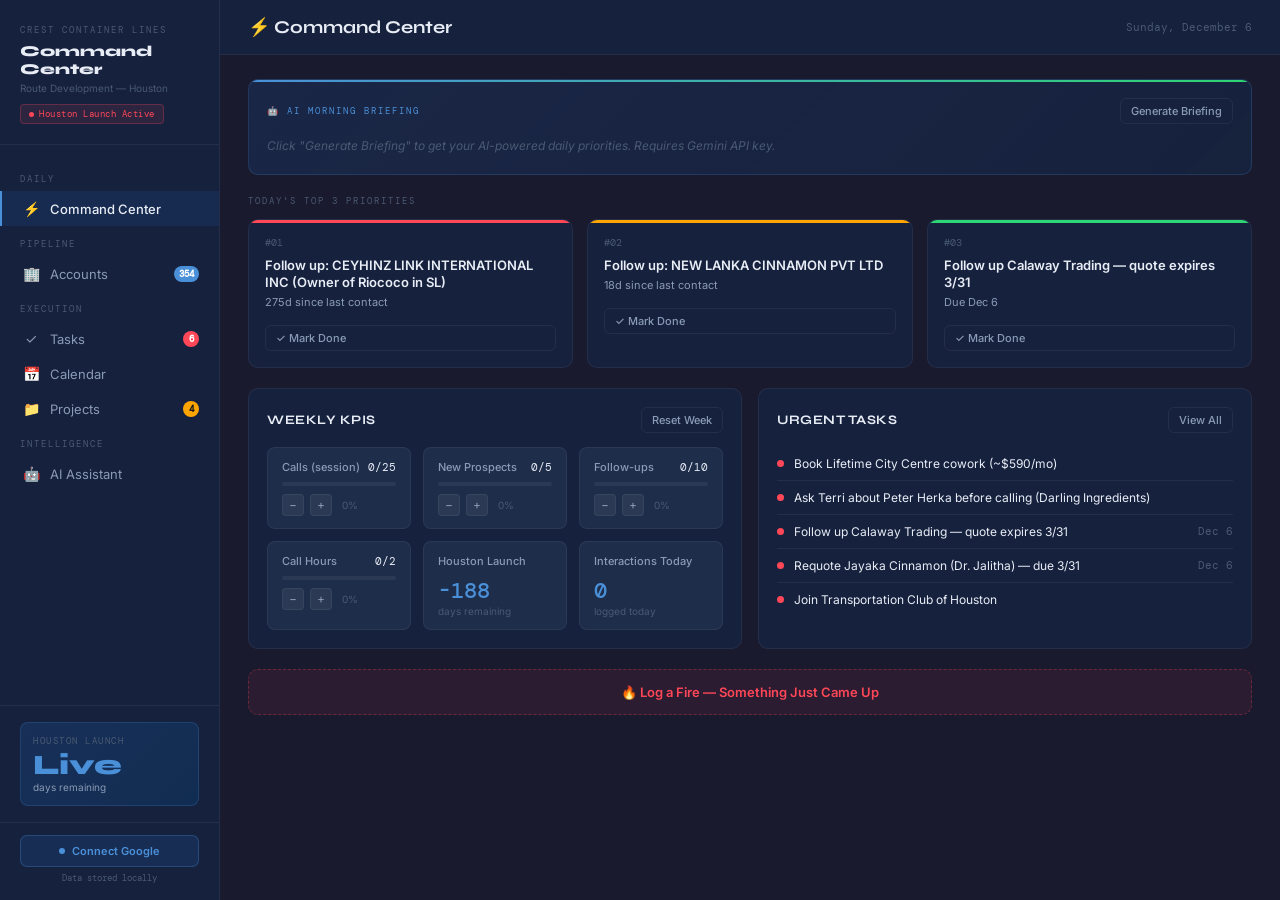
==== index.html @ 224196d9 "Refactor: split into multi-file structure" ====
<!DOCTYPE html>
<html lang="en">
<head>
<meta charset="UTF-8">
<meta name="viewport" content="width=device-width, initial-scale=1.0">
<title>Hunter's Command Center</title>
<link href="https://fonts.googleapis.com/css2?family=DM+Mono:wght@400;500&family=Syne:wght@400;600;700;800&family=Inter:wght@300;400;500;600&display=swap" rel="stylesheet">
<link rel="stylesheet" href="css/app.css">
</head>
<body>

<nav id="sidebar">
  <div class="sidebar-brand">
    <div class="brand-tag">Crest Container Lines</div>
    <h1>Command<br>Center</h1>
    <div class="brand-sub">Route Development — Houston</div>
    <div class="houston-badge"><span class="dot"></span>Houston Launch Active</div>
  </div>
  <div class="sidebar-nav">
    <div class="nav-section-label">Daily</div>
    <div class="nav-item active" data-page="home"><span class="nav-icon">⚡</span>Command Center</div>
    <div class="nav-section-label">Pipeline</div>
    <div class="nav-item" data-page="crm"><span class="nav-icon">🏢</span>Accounts<span class="nav-badge blue" id="crm-badge">0</span></div>
    <div class="nav-section-label">Execution</div>
    <div class="nav-item" data-page="tasks"><span class="nav-icon">✓</span>Tasks<span class="nav-badge" id="tasks-badge" style="display:none">0</span></div>
    <div class="nav-item" data-page="calendar"><span class="nav-icon">📅</span>Calendar</div>
    <div class="nav-item" data-page="projects"><span class="nav-icon">📁</span>Projects<span class="nav-badge warm" id="projects-badge">0</span></div>
    <div class="nav-section-label">Intelligence</div>
    <div class="nav-item" data-page="ai"><span class="nav-icon">🤖</span>AI Assistant</div>
  </div>
  <div class="sidebar-footer">
    <div class="countdown-widget">
      <div class="label">Houston Launch</div>
      <div class="days" id="countdown-days">--</div>
      <div class="days-label">days remaining</div>
    </div>
  </div>
  <div class="sync-zone">
    <button class="sync-btn" id="sync-btn" onclick="handleSyncClick()">
      <span class="sync-dot blue" id="sync-dot"></span>
      <span id="sync-btn-label">Connect Google</span>
    </button>
    <div class="sync-status-text" id="sync-status-text">Data stored locally</div>
    <div class="sync-disconnect" id="sync-disconnect" style="display:none" onclick="disconnectGoogle()">Disconnect</div>
  </div>
</nav>

<div id="main">

  <!-- HOME -->
  <div id="page-home" class="page active">
    <div class="topbar">
      <div class="topbar-title">⚡ Command Center</div>
      <div class="topbar-actions"><span style="font-size:11px;color:var(--text-muted);font-family:var(--font-mono)" id="today-date"></span></div>
    </div>
    <div class="page-content">
      <div class="briefing-card" id="briefing-card">
        <div class="briefing-header">
          <div class="briefing-label">🤖 AI Morning Briefing</div>
          <button class="btn btn-ghost btn-sm" id="briefing-btn" onclick="generateBriefing()">Generate Briefing</button>
        </div>
        <div class="briefing-text loading" id="briefing-text">Click "Generate Briefing" to get your AI-powered daily priorities. Requires Gemini API key.</div>
      </div>
      <div id="habit-nudge-container"></div>
      <div class="section-label">Today's Top 3 Priorities</div>
      <div class="top3-grid" id="top3-grid"></div>
      <div class="grid-2 mb-20">
        <div class="card">
          <div class="card-header"><span class="card-title">Weekly KPIs</span><button class="btn btn-ghost btn-sm" onclick="resetKPIs()">Reset Week</button></div>
          <div class="kpi-grid" id="kpi-grid"></div>
        </div>
        <div class="card">
          <div class="card-header"><span class="card-title">Urgent Tasks</span><button class="btn btn-ghost btn-sm" onclick="navigate('tasks')">View All</button></div>
          <div id="home-tasks-list"></div>
        </div>
      </div>
      <button class="fire-btn" onclick="openFireModal()">🔥 Log a Fire — Something Just Came Up</button>
    </div>
  </div>

  <!-- CRM -->
  <div id="page-crm" class="page">
    <div class="topbar">
      <div class="topbar-title">🏢 Accounts</div>
      <div class="topbar-actions"><button class="btn btn-primary" onclick="openAccountModal()">+ Add Account</button></div>
    </div>
    <div class="page-content">
      <div class="pipeline-tabs" id="pipeline-tabs">
        <button class="pipeline-tab priority-tab active" data-stage="Priority" onclick="filterByStage(this,'Priority')">⭐ Priority <span class="tab-count" id="count-Priority">0</span></button>
        <button class="pipeline-tab" data-stage="All" onclick="filterByStage(this,'All')">All <span class="tab-count" id="count-All">0</span></button>
        <button class="pipeline-tab" data-stage="Target" onclick="filterByStage(this,'Target')">Target <span class="tab-count" id="count-Target">0</span></button>
        <button class="pipeline-tab" data-stage="Contacted" onclick="filterByStage(this,'Contacted')">Contacted <span class="tab-count" id="count-Contacted">0</span></button>
        <button class="pipeline-tab" data-stage="Engaged" onclick="filterByStage(this,'Engaged')">Engaged <span class="tab-count" id="count-Engaged">0</span></button>
        <button class="pipeline-tab" data-stage="Warm" onclick="filterByStage(this,'Warm')">Warm <span class="tab-count" id="count-Warm">0</span></button>
        <button class="pipeline-tab" data-stage="Proposal" onclick="filterByStage(this,'Proposal')">Proposal <span class="tab-count" id="count-Proposal">0</span></button>
        <button class="pipeline-tab" data-stage="Negotiating" onclick="filterByStage(this,'Negotiating')">Negotiating <span class="tab-count" id="count-Negotiating">0</span></button>
        <button class="pipeline-tab" data-stage="Onboarded" onclick="filterByStage(this,'Onboarded')">Onboarded <span class="tab-count" id="count-Onboarded">0</span></button>
        <button class="pipeline-tab" data-stage="Dormant" onclick="filterByStage(this,'Dormant')">Dormant <span class="tab-count" id="count-Dormant">0</span></button>
      </div>
      <div class="crm-search"><span class="search-icon">🔍</span><input type="text" id="crm-search-input" placeholder="Search accounts, contacts, commodities..." oninput="renderAccounts()"></div>
      <div class="crm-filters">
        <select class="crm-filter-select" id="filter-source" onchange="renderAccounts()"><option value="">All Sources</option></select>
        <select class="crm-filter-select" id="filter-list" onchange="renderAccounts()"><option value="">All Lists</option></select>
        <select class="crm-filter-select" id="filter-tag" onchange="renderAccounts()"><option value="">All Tags</option></select>
        <button class="btn btn-ghost btn-sm" onclick="openListsManager()" style="margin-left:auto">⚙ Lists</button>
      </div>
      <div class="accounts-list" id="accounts-list"></div>
    </div>
  </div>

  <!-- TASKS -->
  <div id="page-tasks" class="page">
    <div class="topbar">
      <div class="topbar-title">✓ Tasks</div>
      <div class="topbar-actions"><button class="btn btn-primary" onclick="openTaskModal()">+ Add Task</button></div>
    </div>
    <div class="page-content">
      <div class="quick-add-bar">
        <input type="text" id="quick-task-input" placeholder="Quick add — press Enter..." onkeydown="if(event.key==='Enter')quickAddTask()">
        <button class="btn btn-primary" onclick="quickAddTask()">Add</button>
      </div>
      <div class="tasks-filters">
        <button class="filter-btn active" data-filter="all" onclick="filterTasks(this,'all')">All</button>
        <button class="filter-btn" data-filter="high" onclick="filterTasks(this,'high')">🔴 High</button>
        <button class="filter-btn" data-filter="medium" onclick="filterTasks(this,'medium')">🟡 Medium</button>
        <button class="filter-btn" data-filter="low" onclick="filterTasks(this,'low')">🔵 Low</button>
        <button class="filter-btn" data-filter="recurring" onclick="filterTasks(this,'recurring')">🔄 Recurring</button>
        <button class="filter-btn" data-filter="overdue" onclick="filterTasks(this,'overdue')">⚠️ Overdue</button>
        <select id="task-filter-project" onchange="renderTasks()" style="background:var(--surface-2);border:1px solid var(--border);border-radius:6px;color:var(--text-dim);font-size:11px;padding:4px 8px;font-family:var(--font-body);cursor:pointer;outline:none">
          <option value="">All Projects</option>
          <option value="Crest Houston Launch">Houston Launch</option>
          <option value="Palletech Partnership">Palletech</option>
          <option value="CHB Exam Prep">CHB Exam</option>
          <option value="Real Estate Houston">Real Estate</option>
          <option value="Personal">Personal</option>
        </select>
        <select id="task-filter-due" onchange="renderTasks()" style="background:var(--surface-2);border:1px solid var(--border);border-radius:6px;color:var(--text-dim);font-size:11px;padding:4px 8px;font-family:var(--font-body);cursor:pointer;outline:none">
          <option value="">Any Due Date</option>
          <option value="today">Due Today</option>
          <option value="week">Due This Week</option>
          <option value="none">No Due Date</option>
        </select>
      </div>
      <div class="tasks-list" id="tasks-list"></div>
    </div>
  </div>


  <!-- CALENDAR -->
  <div id="page-calendar" class="page">
    <div class="topbar">
      <div class="topbar-title">📅 Calendar</div>
      <div class="topbar-actions">
        <button class="btn btn-primary" onclick="openTaskModal()">+ Add Task</button>
      </div>
    </div>
    <div class="page-content">
      <div class="cal-view-tabs">
        <button class="cal-tab active" id="cal-tab-day" onclick="switchCalView('day')">Day</button>
        <button class="cal-tab" id="cal-tab-week" onclick="switchCalView('week')">Week</button>
        <button class="cal-tab" id="cal-tab-month" onclick="switchCalView('month')">Month</button>
      </div>
      <div class="cal-nav">
        <button class="cal-nav-btn" onclick="calNavPrev()">←</button>
        <div class="cal-nav-title" id="cal-nav-title"></div>
        <button class="cal-nav-btn cal-today-btn" onclick="calGoToday()">Today</button>
        <button class="cal-nav-btn" onclick="calNavNext()">→</button>
      </div>
      <div id="cal-view-day"></div>
      <div id="cal-view-week" style="display:none"></div>
      <div id="cal-view-month" style="display:none"></div>
    </div>
  </div>


  <!-- PROJECTS -->
  <div id="page-projects" class="page">
    <div class="topbar">
      <div class="topbar-title">📁 Projects</div>
      <div class="topbar-actions"><button class="btn btn-primary" onclick="openProjectModal()">+ Add Project</button></div>
    </div>
    <div class="page-content">
      <div class="projects-grid" id="projects-grid"></div>
    </div>
  </div>


  <!-- AI ASSISTANT -->
  <div id="page-ai" class="page">
    <div class="topbar">
      <div class="topbar-title">🤖 AI Assistant</div>
      <div class="topbar-actions">
        <button class="btn btn-ghost btn-sm" onclick="clearChat()">Clear Chat</button>
        <button class="btn btn-ghost btn-sm" onclick="openAISettings()">⚙ Settings</button>
      </div>
    </div>
    <div class="chat-container">
      <div id="ai-setup-banner" class="ai-setup-banner" style="margin:16px 28px 0;display:none">
        <p>Paste your Gemini API key to activate AI features. Get a free key at <strong>aistudio.google.com</strong> — no credit card required.</p>
        <div class="ai-key-row">
          <input type="password" id="gemini-key-input" placeholder="AIza...">
          <button class="btn btn-primary btn-sm" onclick="saveGeminiKey()">Save Key</button>
        </div>
      </div>
      <div class="chat-messages" id="chat-messages">
        <div class="chat-message assistant">
          <div class="chat-avatar ai-av">🤖</div>
          <div class="chat-bubble">Morning Hunter. I'm your AI assistant — I know your pipeline, your accounts, your tasks, and your sales philosophy. What do you need?</div>
        </div>
      </div>
      <div class="chat-input-area">
        <div class="chat-quick-prompts">
          <button class="quick-prompt-btn" onclick="sendQuickPrompt('What should I focus on today?')">What should I focus on today?</button>
          <button class="quick-prompt-btn" onclick="sendQuickPrompt('Give me a pipeline health check')">Pipeline health check</button>
          <button class="quick-prompt-btn" onclick="sendQuickPrompt('I have not made any calls today and I am avoiding it. Help.')">Avoiding calls</button>
          <button class="quick-prompt-btn" onclick="sendQuickPrompt('Draft a follow-up email for my most overdue account')">Draft follow-up</button>
          <button class="quick-prompt-btn" onclick="sendQuickPrompt('Coach me on handling a price objection from a pecan exporter')">Objection coaching</button>
        </div>
        <div class="chat-input-row">
          <textarea id="chat-input" placeholder="Ask anything — pipeline, calls, objections, draft an email..." rows="1"
            onkeydown="if(event.key==='Enter'&&!event.shiftKey){event.preventDefault();sendChat();}"
            oninput="this.style.height='auto';this.style.height=Math.min(this.scrollHeight,120)+'px'"></textarea>
          <button class="chat-send-btn" id="chat-send-btn" onclick="sendChat()">↑</button>
        </div>
      </div>
    </div>
  </div>


  <!-- PROJECT DETAIL SCREEN -->
  <div id="page-project-detail" class="page">
    <div class="topbar">
      <div style="display:flex;align-items:center;gap:12px">
        <button class="btn btn-ghost btn-sm" onclick="navigate('projects')">← Projects</button>
        <div style="font-family:var(--font-display);font-size:18px;font-weight:700" id="pds-topbar-title"></div>
        <div style="font-size:12px;color:var(--text-muted)" id="pds-customer"></div>
      </div>
      <div style="display:flex;gap:8px;align-items:center">
        <button class="btn btn-ghost btn-sm" onclick="copyProjectContextFromDetail()">📋 Copy to Claude</button>
        <button class="btn btn-ghost btn-sm" onclick="openProjectModal(currentDetailProjectId)">Edit</button>
        <div id="pds-deadline-badge" style="display:none" class="pds-deadline"></div>
        <span class="status-badge" id="pds-status-badge"></span>
      </div>
    </div>
    <div class="page-content">

      <!-- WHERE YOU LEFT OFF -->
      <div class="where-left-off" id="pds-wlo-card">
        <div class="where-left-off-label">
          <span>📍 Where You Left Off</span>
          <button class="btn btn-ghost btn-sm" style="font-size:10px;padding:3px 8px" onclick="generateWLOBriefing()">✨ AI Briefing</button>
        </div>
        <div class="where-left-off-text" id="pds-wlo-text">Open your notes log below to see the latest update, or click AI Briefing to generate a summary.</div>
      </div>

      <div class="pds-grid">
        <!-- SNAPSHOT -->
        <div class="pds-card">
          <div class="pds-card-header"><span class="pds-card-title">Snapshot</span></div>
          <div class="snapshot-field">
            <label>What they need</label>
            <textarea class="snapshot-editable" id="pds-desc" rows="2" onblur="saveSnapshotField('desc',this.value)"></textarea>
          </div>
          <div class="snapshot-field">
            <label>Blocker</label>
            <textarea class="snapshot-editable" id="pds-blocker" rows="2" onblur="saveSnapshotField('blocker',this.value)"></textarea>
          </div>
          <div class="snapshot-field">
            <label>Next action</label>
            <textarea class="snapshot-editable" id="pds-next" rows="2" onblur="saveSnapshotField('next',this.value)"></textarea>
          </div>
        </div>

        <!-- MILESTONES -->
        <div class="pds-card">
          <div class="pds-card-header">
            <span class="pds-card-title">Milestones</span>
            <span id="pds-milestone-progress" style="font-family:var(--font-mono);font-size:10px;color:var(--text-muted)"></span>
          </div>
          <div id="pds-milestones-list"></div>
          <div class="milestone-add-row">
            <input type="text" id="milestone-input" placeholder="Add milestone..." onkeydown="if(event.key==='Enter')addMilestone()">
            <button class="btn btn-primary btn-sm" onclick="addMilestone()">Add</button>
          </div>
        </div>
      </div>

      <!-- LINKED TASKS -->
      <div class="pds-card pds-full">
        <div class="pds-card-header">
          <span class="pds-card-title">Tasks <span id="pds-task-count" style="font-size:10px;color:var(--text-muted);font-family:var(--font-mono);margin-left:6px"></span></span>
          <div style="display:flex;gap:8px;align-items:center">
            <label style="font-size:11px;color:var(--text-muted);cursor:pointer;display:flex;align-items:center;gap:4px">
              <input type="checkbox" id="pds-show-completed" onchange="renderPDSLinkedTasks(DB.get('projects').find(p=>p.id===currentDetailProjectId))" style="cursor:pointer"> Show done
            </label>
            <button class="btn btn-primary btn-sm" onclick="addTaskForProject()">+ Add Task</button>
          </div>
        </div>
        <div id="pds-linked-tasks"></div>
      </div>

      <!-- LINKED ACCOUNTS -->
      <div class="pds-card pds-full">
        <div class="pds-card-header"><span class="pds-card-title">Linked Accounts</span></div>
        <div id="pds-linked-accounts"></div>
      </div>

      <!-- NOTES LOG -->
      <div class="pds-card pds-full">
        <div class="pds-card-header"><span class="pds-card-title">Notes Log</span></div>
        <div style="display:flex;gap:8px;margin-bottom:12px">
          <input type="text" id="pds-note-input" placeholder="Quick note — what just happened? What's next?" style="flex:1;background:var(--accent);border:1px solid var(--border);border-radius:6px;padding:8px 12px;color:var(--text);font-size:12px;font-family:var(--font-body);outline:none" onkeydown="if(event.key==='Enter')addPDSNote()">
          <button class="btn btn-primary btn-sm" onclick="addPDSNote()">Add</button>
        </div>
        <div id="pds-notes-log"></div>
      </div>

      <!-- EMAIL PASTE -->
      <div class="pds-card pds-full">
        <div class="pds-card-header"><span class="pds-card-title">Email Drop</span><span style="font-size:10px;color:var(--text-muted)">Paste a forwarded email — saves as a note</span></div>
        <textarea class="email-paste-area" id="pds-email-paste" placeholder="Paste forwarded email here and click Save..."></textarea>
        <button class="btn btn-primary btn-sm" style="margin-top:8px" onclick="saveEmailPaste()">Save as Note</button>
      </div>

    </div>
  </div>

</div><!-- end #main -->


<!-- ACCOUNT MODAL -->
<div class="modal-overlay" id="account-modal">
  <div class="modal">
    <div class="modal-header">
      <div><div style="font-family:var(--font-mono);font-size:9px;color:var(--text-muted);text-transform:uppercase;letter-spacing:2px;margin-bottom:4px">Account</div><div style="font-family:var(--font-display);font-size:18px;font-weight:800" id="account-modal-title">New Account</div></div>
      <button class="modal-close" onclick="closeModal('account-modal')">✕</button>
    </div>
    <div class="modal-section">
      <div class="modal-label">Company Info</div>
      <div class="field-grid">
        <div class="field-item"><label>Company Name *</label><input type="text" id="acc-company" placeholder="Acme Exports Inc."></div>
        <div class="field-item"><label>Industry / Commodity</label><input type="text" id="acc-commodity" placeholder="Pecans, food products..."></div>
        <div class="field-item"><label>Trade Lane</label><input type="text" id="acc-lane" placeholder="Houston to Mumbai"></div>
        <div class="field-item"><label>Est. Volume (containers/yr)</label><input type="number" id="acc-volume" placeholder="12"></div>
        <div class="field-item"><label>Pipeline Stage</label><select id="acc-stage"><option>Target</option><option>Contacted</option><option>Engaged</option><option>Warm</option><option>Proposal</option><option>Negotiating</option><option>Onboarded</option><option>Dormant</option></select></div>
        <div class="field-item" style="display:flex;align-items:center;gap:8px;padding-top:18px"><input type="checkbox" id="acc-priority" style="width:15px;height:15px;accent-color:#f4c430;cursor:pointer"><label style="cursor:pointer;margin:0" for="acc-priority">⭐ Priority account</label></div>
        <div class="field-item"><label>Project</label><select id="acc-project"><option>Crest</option><option>Palletech</option><option>Both</option></select></div>
        <div class="field-item"><label>Current Forwarder</label><input type="text" id="acc-forwarder" placeholder="Kuehne Nagel, self..."></div>
        <div class="field-item"><label>Referral Source</label><select id="acc-referral"><option value="">-- Select --</option><option>Cold Call</option><option>LinkedIn</option><option>Industry Event</option><option>Internal Referral</option><option>Named Referrer</option><option>Datamyne</option></select></div>
      </div>
    </div>
    <div class="modal-section">
      <div class="modal-label">Primary Contact</div>
      <div class="field-grid">
        <div class="field-item"><label>Name</label><input type="text" id="acc-contact-name" placeholder="John Smith"></div>
        <div class="field-item"><label>Title</label><input type="text" id="acc-contact-title" placeholder="Logistics Manager"></div>
        <div class="field-item"><label>Phone</label><input type="text" id="acc-phone" placeholder="713-555-0100"></div>
        <div class="field-item"><label>Email</label><input type="email" id="acc-email" placeholder="john@company.com"></div>
        <div class="field-item"><label>LinkedIn URL</label><input type="text" id="acc-linkedin" placeholder="linkedin.com/in/..."></div>
        <div class="field-item"><label>Preferred Contact</label><select id="acc-pref-contact"><option value="">-- Not set --</option><option>Phone</option><option>Email</option><option>LinkedIn</option><option>Text</option></select></div>
      </div>
    </div>
    <div class="modal-section">
      <div class="modal-label">Tags &amp; Lists</div>
      <div class="field-item" style="margin-bottom:10px">
        <label>Tags <span style="font-size:10px;color:var(--text-muted)">(Enter or comma to add)</span></label>
        <div class="tag-input-wrap" id="tag-input-wrap" onclick="document.getElementById('tag-text-input').focus()">
          <input class="tag-input-field" id="tag-text-input" placeholder="e.g. pecan, houston, warm..." onkeydown="handleTagInput(event)">
        </div>
      </div>
      <div class="field-item" style="margin-bottom:10px">
        <label>Lists</label>
        <div id="acc-lists-checkboxes" style="display:flex;flex-wrap:wrap;gap:8px;margin-top:4px;font-size:12px"></div>
      </div>
      <div class="field-item">
        <label>Source Tab</label>
        <div id="acc-source-display" style="font-size:11px;color:var(--text-muted);padding:4px 0"></div>
      </div>
    </div>
    <div class="modal-section">
      <div class="modal-label">Notes</div>
      <div class="field-item"><textarea id="acc-notes" placeholder="Key context, requirements, flags..."></textarea></div>
    </div>
    <div style="display:flex;gap:10px;justify-content:flex-end;margin-top:6px">
      <button class="btn btn-ghost" onclick="closeModal('account-modal')">Cancel</button>
      <button class="btn btn-primary" onclick="saveAccount()">Save Account</button>
    </div>
  </div>
</div>

<!-- ACCOUNT DETAIL MODAL -->
<div class="modal-overlay" id="account-detail-modal">
  <div class="modal">
    <div class="modal-header">
      <div><div style="font-family:var(--font-mono);font-size:9px;color:var(--text-muted);text-transform:uppercase;letter-spacing:2px;margin-bottom:4px" id="detail-project-tag">Crest</div><div style="font-family:var(--font-display);font-size:20px;font-weight:800" id="detail-company-name">Company</div><div style="font-size:12px;color:var(--text-dim);margin-top:2px" id="detail-contact-name"></div></div>
      <div style="display:flex;gap:8px;align-items:flex-start"><button class="btn btn-ghost btn-sm" onclick="editCurrentAccount()">Edit</button><button class="modal-close" onclick="closeModal('account-detail-modal')">✕</button></div>
    </div>
    <div class="modal-section">
      <div style="display:flex;gap:8px;flex-wrap:wrap;margin-bottom:12px" id="detail-tags"></div>
      <div class="field-grid">
        <div><div style="font-size:10px;color:var(--text-muted);margin-bottom:3px">Trade Lane</div><input id="detail-lane" style="font-size:12px;background:transparent;border:none;border-bottom:1px solid transparent;color:var(--text);width:100%;outline:none;padding:2px 0;transition:border-color 0.15s" onfocus="this.style.borderBottomColor='var(--accent-2)'" onblur="this.style.borderBottomColor='transparent';saveAccountField('lane',this.value)"></div>
        <div><div style="font-size:10px;color:var(--text-muted);margin-bottom:3px">Volume</div><input id="detail-volume" style="font-size:12px;background:transparent;border:none;border-bottom:1px solid transparent;color:var(--text);width:100%;outline:none;padding:2px 0;transition:border-color 0.15s" onfocus="this.style.borderBottomColor='var(--accent-2)'" onblur="this.style.borderBottomColor='transparent';saveAccountField('volume',this.value)"></div>
        <div><div style="font-size:10px;color:var(--text-muted);margin-bottom:3px">Phone</div><input id="detail-phone" style="font-size:12px;background:transparent;border:none;border-bottom:1px solid transparent;color:var(--text);width:100%;outline:none;padding:2px 0;transition:border-color 0.15s" onfocus="this.style.borderBottomColor='var(--accent-2)'" onblur="this.style.borderBottomColor='transparent';saveAccountField('phone',this.value)"></div>
        <div><div style="font-size:10px;color:var(--text-muted);margin-bottom:3px">Email</div><input id="detail-email" style="font-size:12px;background:transparent;border:none;border-bottom:1px solid transparent;color:var(--text);width:100%;outline:none;padding:2px 0;transition:border-color 0.15s" onfocus="this.style.borderBottomColor='var(--accent-2)'" onblur="this.style.borderBottomColor='transparent';saveAccountField('email',this.value)"></div>
        <div><div style="font-size:10px;color:var(--text-muted);margin-bottom:3px">Preferred Contact</div>
          <select id="detail-pref" style="font-size:12px;background:transparent;border:none;border-bottom:1px solid transparent;color:var(--text);width:100%;outline:none;padding:2px 0;transition:border-color 0.15s;cursor:pointer" onfocus="this.style.borderBottomColor='var(--accent-2)'" onblur="this.style.borderBottomColor='transparent';saveAccountField('prefContact',this.value)">
            <option value="">--</option><option value="Phone">Phone</option><option value="Email">Email</option><option value="LinkedIn">LinkedIn</option><option value="Text">Text</option>
          </select>
        </div>
        <div><div style="font-size:10px;color:var(--text-muted);margin-bottom:3px">Current FF</div><input id="detail-forwarder" style="font-size:12px;background:transparent;border:none;border-bottom:1px solid transparent;color:var(--text);width:100%;outline:none;padding:2px 0;transition:border-color 0.15s" onfocus="this.style.borderBottomColor='var(--accent-2)'" onblur="this.style.borderBottomColor='transparent';saveAccountField('forwarder',this.value)"></div>
        <div><div style="font-size:10px;color:var(--text-muted);margin-bottom:3px">Contact Name</div><input id="detail-contact-edit" style="font-size:12px;background:transparent;border:none;border-bottom:1px solid transparent;color:var(--text);width:100%;outline:none;padding:2px 0;transition:border-color 0.15s" onfocus="this.style.borderBottomColor='var(--accent-2)'" onblur="this.style.borderBottomColor='transparent';saveAccountField('contactName',this.value)"></div>
        <div><div style="font-size:10px;color:var(--text-muted);margin-bottom:3px">Title</div><input id="detail-title-edit" style="font-size:12px;background:transparent;border:none;border-bottom:1px solid transparent;color:var(--text);width:100%;outline:none;padding:2px 0;transition:border-color 0.15s" onfocus="this.style.borderBottomColor='var(--accent-2)'" onblur="this.style.borderBottomColor='transparent';saveAccountField('contactTitle',this.value)"></div>
        <div><div style="font-size:10px;color:var(--text-muted);margin-bottom:3px">Stage</div>
          <select id="detail-stage-edit" style="font-size:12px;background:transparent;border:none;border-bottom:1px solid transparent;color:var(--text);width:100%;outline:none;padding:2px 0;transition:border-color 0.15s;cursor:pointer" onfocus="this.style.borderBottomColor='var(--accent-2)'" onblur="this.style.borderBottomColor='transparent';saveAccountField('stage',this.value);openAccountDetail(currentAccountId)">
            <option value="Target">Target</option><option value="Contacted">Contacted</option><option value="Engaged">Engaged</option><option value="Warm">Warm</option><option value="Proposal">Proposal</option><option value="Negotiating">Negotiating</option><option value="Onboarded">Onboarded</option><option value="Dormant">Dormant</option>
          </select>
        </div>
        <div><div style="font-size:10px;color:var(--text-muted);margin-bottom:3px">Commodity</div><input id="detail-commodity-edit" style="font-size:12px;background:transparent;border:none;border-bottom:1px solid transparent;color:var(--text);width:100%;outline:none;padding:2px 0;transition:border-color 0.15s" onfocus="this.style.borderBottomColor='var(--accent-2)'" onblur="this.style.borderBottomColor='transparent';saveAccountField('commodity',this.value)"></div>
      </div>
      <div style="margin-top:12px">
        <div style="font-size:10px;color:var(--text-muted);margin-bottom:4px">Notes</div>
        <textarea id="detail-notes-edit" placeholder="Add notes..." style="font-size:12px;color:var(--text-dim);line-height:1.5;background:var(--accent);padding:10px 12px;border-radius:7px;width:100%;min-height:80px;max-height:200px;border:1px solid transparent;outline:none;resize:vertical;font-family:var(--font-body);transition:border-color 0.15s" onfocus="this.style.borderColor='var(--accent-2)'" onblur="this.style.borderColor='transparent';saveAccountField('notes',this.value)"></textarea>
      </div>
    </div>
    <div class="modal-section">
      <div class="modal-label" style="display:flex;justify-content:space-between;align-items:center"><span>Interaction Log</span><span class="touch-count-display" id="detail-touch-count"></span></div>
      <div id="detail-interactions"></div>
      <div style="margin-top:12px">
        <div class="field-grid" style="margin-bottom:8px">
          <div class="field-item"><label>Type</label><select id="new-interaction-type"><option>Call</option><option>Email</option><option>LinkedIn</option><option>Meeting</option><option>Note</option></select></div>
          <div class="field-item"><label>Follow-up Date</label><input type="date" id="new-followup-date"></div>
        </div>
        <div class="field-item" style="margin-bottom:8px"><label>Interaction Notes</label><textarea id="new-interaction-text" placeholder="What happened? What was agreed? What's next?" style="height:60px"></textarea></div>
        <button class="btn btn-primary btn-sm full-width" onclick="logInteraction()">Log Interaction</button>
      </div>
    </div>
    <div style="display:flex;gap:8px;flex-wrap:wrap;margin-top:4px">
      <button class="btn btn-ghost btn-sm" onclick="openCallPrep(currentAccountId)">📞 Prep for Call</button>
      <button class="btn btn-ghost btn-sm" onclick="copyContextToClaude()">📋 Copy Context to Claude</button>
      <button class="btn btn-danger btn-sm" onclick="deleteCurrentAccount()">Delete Account</button>
    </div>
  </div>
</div>

<!-- TASK MODAL -->
<div class="modal-overlay" id="task-modal">
  <div class="modal" style="max-width:500px">
    <div class="modal-header"><div style="font-family:var(--font-display);font-size:18px;font-weight:800" id="task-modal-title">New Task</div><button class="modal-close" onclick="closeModal('task-modal')">✕</button></div>
    <div class="form-field" style="margin-bottom:12px"><label>Task Name *</label><input type="text" id="task-name-input" placeholder="What needs to happen?"></div>
    <div class="task-modal-grid">
      <div class="form-field"><label>Urgency</label><select id="task-urgency"><option value="high">High</option><option value="medium" selected>Medium</option><option value="low">Low</option></select></div>
      <div class="form-field"><label>Due Date</label><input type="date" id="task-due"></div>
      <div class="form-field"><label>Project</label><select id="task-project"><option value="">None</option><option value="Crest Houston Launch">Crest Houston Launch</option><option value="Palletech Partnership">Palletech Partnership</option><option value="CHB Exam Prep">CHB Exam Prep</option><option value="Real Estate Houston">Real Estate Houston</option><option value="Personal">Personal</option></select></div>
      <div class="form-field"><label>Recurrence</label><select id="task-recurrence" onchange="toggleRecurrenceFields()"><option value="none">None</option><option value="daily">Daily</option><option value="weekly">Weekly</option><option value="days">Specific Days</option><option value="mwf">Mon/Wed/Fri</option><option value="custom">Custom Interval</option></select></div>
      <div class="form-field"><label>Time (optional)</label><input type="time" id="task-time" placeholder="09:00"></div>
    </div>
    <div id="days-of-week-field" style="display:none;margin-bottom:12px">
      <div style="font-size:10px;color:var(--text-muted);margin-bottom:6px;font-family:var(--font-mono);text-transform:uppercase;letter-spacing:1px">Days of Week</div>
      <div style="display:flex;gap:6px;flex-wrap:wrap">
        <label style="display:flex;align-items:center;gap:4px;font-size:11px;cursor:pointer"><input type="checkbox" id="dow-mon" value="1"> Mon</label>
        <label style="display:flex;align-items:center;gap:4px;font-size:11px;cursor:pointer"><input type="checkbox" id="dow-tue" value="2"> Tue</label>
        <label style="display:flex;align-items:center;gap:4px;font-size:11px;cursor:pointer"><input type="checkbox" id="dow-wed" value="3"> Wed</label>
        <label style="display:flex;align-items:center;gap:4px;font-size:11px;cursor:pointer"><input type="checkbox" id="dow-thu" value="4"> Thu</label>
        <label style="display:flex;align-items:center;gap:4px;font-size:11px;cursor:pointer"><input type="checkbox" id="dow-fri" value="5"> Fri</label>
        <label style="display:flex;align-items:center;gap:4px;font-size:11px;cursor:pointer"><input type="checkbox" id="dow-sat" value="6"> Sat</label>
        <label style="display:flex;align-items:center;gap:4px;font-size:11px;cursor:pointer"><input type="checkbox" id="dow-sun" value="0"> Sun</label>
      </div>
    </div>
    <div class="form-field" id="custom-recurrence-field" style="display:none;margin-bottom:12px"><label>Every X days</label><input type="number" id="task-custom-days" placeholder="7" min="1"></div>
    <div style="display:flex;gap:10px;justify-content:flex-end;margin-top:8px"><button class="btn btn-ghost" onclick="closeModal('task-modal')">Cancel</button><button class="btn btn-primary" onclick="saveTask()">Save Task</button></div>
  </div>
</div>

<!-- PROJECT MODAL -->
<div class="modal-overlay" id="project-modal">
  <div class="modal" style="max-width:560px">
    <div class="modal-header"><div style="font-family:var(--font-display);font-size:18px;font-weight:800" id="project-modal-title">New Project</div><button class="modal-close" onclick="closeModal('project-modal')">✕</button></div>
    <div class="field-grid" style="margin-bottom:12px">
      <div class="field-item"><label>Project Name *</label><input type="text" id="proj-name" placeholder="Everest Stone Drayage Trial"></div>
      <div class="field-item"><label>Customer</label><input type="text" id="proj-customer" placeholder="Everest Stone"></div>
      <div class="field-item"><label>Status</label><select id="proj-status"><option value="new">New</option><option value="inprogress">In Progress</option><option value="quoted">Quoted</option><option value="done">Done</option></select></div>
      <div class="field-item"><label>Color</label><select id="proj-color"><option value="#4a90d9">Blue</option><option value="#2ed573">Green</option><option value="#ffa502">Amber</option><option value="#ff4757">Red</option><option value="#a29bfe">Purple</option></select></div>
      <div class="field-item"><label>Deadline (optional)</label><input type="date" id="proj-deadline"></div>
    </div>
    <div class="field-item" style="margin-bottom:12px"><label>What they need (one sentence)</label><input type="text" id="proj-desc" placeholder="Drayage from Port Houston to facility in Katy TX"></div>
    <div class="field-grid" style="margin-bottom:12px">
      <div class="field-item"><label>Blocker</label><input type="text" id="proj-blocker" placeholder="Waiting on rate from JC"></div>
      <div class="field-item"><label>Next Action</label><input type="text" id="proj-next" placeholder="Follow up with JC by Friday"></div>
    </div>
    <div style="display:flex;gap:10px;justify-content:flex-end"><button class="btn btn-ghost" onclick="closeModal('project-modal')">Cancel</button><button class="btn btn-primary" onclick="saveProject()">Save Project</button></div>
  </div>
</div>

<!-- FIRE MODAL -->
<div class="modal-overlay" id="fire-modal">
  <div class="modal" style="max-width:480px">
    <div class="modal-header"><div style="font-family:var(--font-display);font-size:18px;font-weight:800;color:var(--hot)">🔥 Log a Fire</div><button class="modal-close" onclick="closeModal('fire-modal')">✕</button></div>
    <div class="fire-modal-content">
      <textarea id="fire-text" placeholder="What just came up? Be specific."></textarea>
      <p style="font-size:11px;color:var(--text-muted);margin-bottom:12px">Will be triaged by urgency and added to your task list.</p>
      <div style="display:flex;gap:10px"><button class="btn btn-ghost" onclick="closeModal('fire-modal')">Cancel</button><button class="btn btn-primary" onclick="categorizeFire()">Categorize + Add</button></div>
    </div>
  </div>
</div>


<!-- CALL PREP MODAL -->
<div class="call-prep-overlay" id="call-prep-modal">
  <div class="call-prep-modal">
    <div class="call-prep-header">
      <div>
        <div style="font-family:var(--font-mono);font-size:9px;color:var(--text-muted);text-transform:uppercase;letter-spacing:2px;margin-bottom:4px">Call Prep</div>
        <div style="font-family:var(--font-display);font-size:18px;font-weight:800" id="call-prep-company">Account</div>
        <div style="font-size:11px;color:var(--text-dim);margin-top:2px" id="call-prep-meta"></div>
      </div>
      <button class="modal-close" onclick="closeCallPrep()">✕</button>
    </div>
    <div class="call-prep-body">
      <div class="mode-tabs">
        <button class="mode-tab active" id="tab-intel" onclick="switchPrepMode('intel')">📋 Intel Gate</button>
        <button class="mode-tab" id="tab-prep" onclick="switchPrepMode('prep')">Pre-Call Prep</button>
        <button class="mode-tab" id="tab-live" onclick="switchPrepMode('live')">📞 Live Call</button>
        <button class="mode-tab" id="tab-log" onclick="switchPrepMode('log')">Post-Call Log</button>
      </div>

      <!-- INTEL GATE -->
      <div id="mode-intel">
        <div class="intel-checklist">
          <h4>Pre-Call Intel — Complete Before Prepping</h4>
          <div class="intel-row">
            <div class="intel-check" id="ic-volume" onclick="toggleIntelCheck('ic-volume')"></div>
            <div class="intel-label">Est. annual container volume (Datamyne or known)</div>
            <div class="intel-value" id="ic-volume-val">—</div>
          </div>
          <div class="intel-row">
            <div class="intel-check" id="ic-forwarder" onclick="toggleIntelCheck('ic-forwarder')"></div>
            <div class="intel-label">Current forwarder (if known)</div>
            <div class="intel-value" id="ic-forwarder-val">—</div>
          </div>
          <div class="intel-row">
            <div class="intel-check" id="ic-mode" onclick="toggleIntelCheck('ic-mode')"></div>
            <div class="intel-label">FCL or LCL (if known)</div>
            <div class="intel-value" style="font-size:11px;color:var(--text-muted)">Mark as known or unknown</div>
          </div>
          <div class="intel-row">
            <div class="intel-check" id="ic-port" onclick="toggleIntelCheck('ic-port')"></div>
            <div class="intel-label">Primary origin port (if known)</div>
            <div class="intel-value" id="ic-port-val">—</div>
          </div>
          <div class="intel-row">
            <div class="intel-check" id="ic-commodity" onclick="toggleIntelCheck('ic-commodity')"></div>
            <div class="intel-label">Key commodity + special requirements (FDA, ISF, HS codes)</div>
            <div class="intel-value" id="ic-commodity-val">—</div>
          </div>
          <div class="intel-row">
            <div class="intel-check" id="ic-lasttouch" onclick="toggleIntelCheck('ic-lasttouch')"></div>
            <div class="intel-label">Last touch date + what happened</div>
            <div class="intel-value" id="ic-lasttouch-val">—</div>
          </div>
          <div class="intel-row">
            <div class="intel-check" id="ic-referral" onclick="toggleIntelCheck('ic-referral')"></div>
            <div class="intel-label">Referral source (if applicable)</div>
            <div class="intel-value" id="ic-referral-val">—</div>
          </div>
        </div>
        <p style="font-size:11px;color:var(--text-muted);margin-bottom:14px">Check each item once confirmed or marked unknown. All 7 must be checked before prepping.</p>
        <button class="btn btn-primary full-width" id="intel-proceed-btn" onclick="proceedFromIntel()" style="opacity:0.4" disabled>Check All Items to Continue</button>
      </div>

      <!-- PRE-CALL PREP -->
      <div id="mode-prep" style="display:none">
        <div class="precall-tips">
          <h4>Before you dial</h4>
          <div class="precall-tip">🎤 Downspeak — voice tone goes DOWN at end of sentences, not up</div>
          <div class="precall-tip">🐢 Slow down. Take pauses. Silence is okay — let them break it first</div>
          <div class="precall-tip">❓ Open-ended questions only — never yes/no</div>
          <div class="precall-tip">🧍 Stand up during the call block</div>
          <div class="precall-tip">💨 Box breathing — 4 counts in, hold 4, out 4 before you dial</div>
        </div>
        <div class="prep-section">
          <h4>Account Summary</h4>
          <div id="prep-summary" style="font-size:12px;color:var(--text-dim);line-height:1.6;background:var(--surface-2);border:1px solid var(--border);border-radius:8px;padding:12px 14px"></div>
        </div>
        <div class="prep-section">
          <h4>Talking Points</h4>
          <div id="prep-talking-points"></div>
        </div>
        <div class="prep-section">
          <h4>Call Goal</h4>
          <div id="prep-goal" style="font-size:12px;color:var(--text);background:rgba(74,144,217,0.08);border:1px solid rgba(74,144,217,0.2);border-radius:8px;padding:10px 14px;line-height:1.5"></div>
        </div>
        <div class="prep-section">
          <h4>Likely Objections</h4>
          <div id="prep-objections" style="font-size:12px;color:var(--text-dim);line-height:1.6"></div>
        </div>
        <button class="btn btn-primary full-width" style="margin-top:8px" onclick="switchPrepMode('live')">Start Live Call Mode →</button>
      </div>

      <!-- LIVE CALL MODE -->
      <div id="mode-live" class="live-call-mode">
        <div id="live-lane" class="live-call-lane"></div>
        <div id="live-commodity" class="live-call-commodity"></div>
        <div class="live-questions">
          <h4>Get Answers To</h4>
          <div id="live-questions-list"></div>
        </div>
        <h4 style="font-size:10px;font-family:var(--font-mono);color:var(--text-muted);text-transform:uppercase;letter-spacing:2px;margin-bottom:8px">Objection Responses — Tap to reveal</h4>
        <div class="objection-btns">
          <button class="objection-btn" onclick="showObjection('happy')">Happy with forwarder</button>
          <button class="objection-btn" onclick="showObjection('rates')">Rates too high</button>
          <button class="objection-btn" onclick="showObjection('info')">Send me info</button>
          <button class="objection-btn" onclick="showObjection('notinterested')">Not interested</button>
          <button class="objection-btn" onclick="showObjection('liner')">Ship on liner BL</button>
          <button class="objection-btn" onclick="showObjection('small')">We're too small</button>
          <button class="objection-btn" onclick="showObjection('vendors')">Vendors handle shipping</button>
          <button class="objection-btn" onclick="showObjection('change')">Not looking to change</button>
        </div>
        <div class="objection-response" id="objection-response"></div>
        <div class="live-value-prop" id="live-value-prop"></div>
      </div>

      <!-- POST-CALL LOG -->
      <div id="mode-log" style="display:none">
        <div class="post-call-section">
          <h4>Call Outcome</h4>
          <div class="form-field" style="margin-bottom:10px">
            <label>Outcome</label>
            <select id="log-outcome"><option>Connected</option><option>No answer</option><option>Callback requested</option><option>Not interested</option><option>Left voicemail</option></select>
          </div>
          <div class="form-field" style="margin-bottom:10px">
            <label>Objection raised</label>
            <select id="log-objection"><option value="">None</option><option>Happy with forwarder</option><option>Rates too high</option><option>Send me info</option><option>Not interested</option><option>Ship on liner BL</option><option>We're too small</option><option>Vendors handle shipping</option><option>Not looking to change</option></select>
          </div>
          <div class="form-field" style="margin-bottom:10px">
            <label>How Hunter responded</label>
            <input type="text" id="log-response" placeholder="Brief — what did you say?">
          </div>
          <div class="form-field" style="margin-bottom:10px">
            <label>Did it work?</label>
            <select id="log-worked"><option value="">—</option><option>Yes</option><option>No</option><option>Unsure</option></select>
          </div>
          <div class="form-field" style="margin-bottom:14px">
            <label>General notes</label>
            <textarea id="log-notes" placeholder="Anything else — tone, what they said, what to try next..." style="height:70px"></textarea>
          </div>
          <button class="btn btn-primary full-width" onclick="saveCallLog()">Save Call Log + Log Interaction</button>
        </div>
      </div>
    </div>
  </div>
</div>

<!-- LISTS MANAGER MODAL -->
<div class="modal-overlay" id="lists-manager-modal">
  <div class="modal" style="max-width:460px">
    <div class="modal-header">
      <div style="font-family:var(--font-display);font-size:18px;font-weight:800">Manage Lists</div>
      <button class="modal-close" onclick="closeModal('lists-manager-modal')">✕</button>
    </div>
    <div style="margin-bottom:14px">
      <div style="font-size:11px;color:var(--text-muted);margin-bottom:8px">Create named lists to group accounts — e.g. "Pecan Exporters", "Houston Drayage Q2"</div>
      <div style="display:flex;gap:8px">
        <input type="text" id="new-list-name" placeholder="New list name..." style="flex:1;background:var(--accent);border:1px solid var(--border);border-radius:6px;padding:8px 12px;color:var(--text);font-size:12px;font-family:var(--font-body);outline:none" onkeydown="if(event.key==='Enter')createList()">
        <button class="btn btn-primary btn-sm" onclick="createList()">+ Create</button>
      </div>
    </div>
    <div id="lists-manager-items" style="max-height:320px;overflow-y:auto"></div>
  </div>
</div>

<!-- AI SETTINGS MODAL -->
<div class="modal-overlay" id="ai-settings-modal">
  <div class="modal" style="max-width:460px">
    <div class="modal-header">
      <div style="font-family:var(--font-display);font-size:18px;font-weight:800">AI Settings</div>
      <button class="modal-close" onclick="closeModal('ai-settings-modal')">✕</button>
    </div>
    <div class="form-field" style="margin-bottom:14px">
      <label>Gemini API Key</label>
      <input type="password" id="settings-gemini-key" placeholder="AIza...">
      <div style="font-size:10px;color:var(--text-muted);margin-top:4px">Free key from aistudio.google.com. Saved locally in your browser.</div>
    </div>
    <div style="display:flex;gap:10px;justify-content:flex-end">
      <button class="btn btn-ghost" onclick="closeModal('ai-settings-modal')">Cancel</button>
      <button class="btn btn-primary" onclick="saveGeminiKeyFromSettings()">Save</button>
    </div>
  </div>
</div>


<!-- CLOSING NOTE BANNER -->
<div class="closing-note-banner" id="closing-note-banner">
  <h4>⚡ Quick note before you go</h4>
  <p>What just happened on <span id="closing-project-name">this project</span> and what's next?</p>
  <textarea id="closing-note-text" placeholder="30 seconds. What happened and what's next?"></textarea>
  <div class="closing-note-actions"><button class="btn btn-ghost btn-sm" onclick="dismissClosingNote()">Skip</button><button class="btn btn-primary btn-sm" onclick="saveClosingNote()">Save Note</button></div>
</div>

<div class="toast" id="toast"></div>


<script src="js/db.js"></script>
<script src="data/seeds.js"></script>
<script src="js/crm.js"></script>
<script src="js/tasks.js"></script>
<script src="js/projects.js"></script>
<script src="js/calendar.js"></script>
<script src="js/ai.js"></script>
<script src="js/init.js"></script>
</body>
</html>
---- css/app.css ----
:root {
    --navy: #1B3A6B;
    --navy-dark: #1A1A2E;
    --surface: #16213E;
    --surface-2: #1e2d4a;
    --accent: #0F3460;
    --accent-2: #2a4a7f;
    --text: #e8edf5;
    --text-dim: #8a9bb5;
    --text-muted: #4a5a72;
    --hot: #ff4757;
    --warm: #ffa502;
    --cold: #2ed573;
    --high: #ff4757;
    --medium: #ffa502;
    --low: #54a0ff;
    --border: rgba(255,255,255,0.06);
    --border-hover: rgba(255,255,255,0.12);
    --sidebar-width: 220px;
    --font-display: 'Syne', sans-serif;
    --font-body: 'Inter', sans-serif;
    --font-mono: 'DM Mono', monospace;
  }
  * { margin: 0; padding: 0; box-sizing: border-box; }
  body { font-family: var(--font-body); background: var(--navy-dark); color: var(--text); height: 100vh; overflow: hidden; display: flex; }

  /* SIDEBAR */
  #sidebar { width: var(--sidebar-width); background: var(--surface); border-right: 1px solid var(--border); display: flex; flex-direction: column; flex-shrink: 0; z-index: 10; }
  .sidebar-brand { padding: 24px 20px 20px; border-bottom: 1px solid var(--border); }
  .sidebar-brand .brand-tag { font-family: var(--font-mono); font-size: 9px; color: var(--text-muted); text-transform: uppercase; letter-spacing: 2px; margin-bottom: 6px; }
  .sidebar-brand h1 { font-family: var(--font-display); font-size: 15px; font-weight: 800; color: var(--text); line-height: 1.2; }
  .sidebar-brand .brand-sub { font-size: 10px; color: var(--text-muted); margin-top: 4px; }
  .houston-badge { display: inline-flex; align-items: center; gap: 5px; background: rgba(255,71,87,0.1); border: 1px solid rgba(255,71,87,0.25); border-radius: 4px; padding: 3px 8px; margin-top: 10px; font-family: var(--font-mono); font-size: 9px; color: var(--hot); letter-spacing: 0.5px; }
  .houston-badge .dot { width: 5px; height: 5px; background: var(--hot); border-radius: 50%; animation: pulse 2s infinite; }
  @keyframes pulse { 0%,100%{opacity:1} 50%{opacity:0.3} }
  .sidebar-nav { padding: 16px 0; flex: 1; }
  .nav-section-label { font-family: var(--font-mono); font-size: 9px; color: var(--text-muted); text-transform: uppercase; letter-spacing: 2px; padding: 0 20px; margin: 12px 0 6px; }
  .nav-item { display: flex; align-items: center; gap: 10px; padding: 9px 20px; cursor: pointer; transition: all 0.15s; border-left: 2px solid transparent; font-size: 13px; font-weight: 400; color: var(--text-dim); user-select: none; }
  .nav-item:hover { background: rgba(255,255,255,0.04); color: var(--text); }
  .nav-item.active { background: rgba(27,58,107,0.4); border-left-color: #4a90d9; color: var(--text); font-weight: 500; }
  .nav-item .nav-icon { font-size: 14px; width: 18px; text-align: center; }
  .nav-badge { margin-left: auto; background: var(--hot); color: white; font-size: 9px; font-weight: 600; padding: 2px 5px; border-radius: 10px; font-family: var(--font-mono); min-width: 16px; text-align: center; }
  .nav-badge.warm { background: var(--warm); color: #1a1a1a; }
  .nav-badge.blue { background: #4a90d9; }
  .sidebar-footer { padding: 16px 20px; border-top: 1px solid var(--border); }
  .countdown-widget { background: linear-gradient(135deg,rgba(27,58,107,0.6),rgba(15,52,96,0.6)); border: 1px solid rgba(74,144,217,0.2); border-radius: 8px; padding: 12px; }
  .countdown-widget .label { font-family: var(--font-mono); font-size: 9px; color: var(--text-muted); text-transform: uppercase; letter-spacing: 1.5px; margin-bottom: 4px; }
  .countdown-widget .days { font-family: var(--font-display); font-size: 28px; font-weight: 800; color: #4a90d9; line-height: 1; }
  .countdown-widget .days-label { font-size: 10px; color: var(--text-dim); margin-top: 2px; }

  /* MAIN */
  #main { flex: 1; overflow: hidden; display: flex; flex-direction: column; }
  .topbar { padding: 16px 28px; border-bottom: 1px solid var(--border); display: flex; align-items: center; justify-content: space-between; background: var(--surface); flex-shrink: 0; }
  .topbar-title { font-family: var(--font-display); font-size: 18px; font-weight: 700; }
  .topbar-actions { display: flex; gap: 10px; align-items: center; }
  .btn { padding: 7px 14px; border-radius: 6px; border: none; cursor: pointer; font-size: 12px; font-weight: 500; font-family: var(--font-body); transition: all 0.15s; display: inline-flex; align-items: center; gap: 6px; }
  .btn-primary { background: #1B3A6B; color: white; border: 1px solid rgba(74,144,217,0.3); }
  .btn-primary:hover { background: #2a4a7f; }
  .btn-ghost { background: transparent; color: var(--text-dim); border: 1px solid var(--border); }
  .btn-ghost:hover { background: rgba(255,255,255,0.05); color: var(--text); border-color: var(--border-hover); }
  .btn-danger { background: rgba(255,71,87,0.15); color: var(--hot); border: 1px solid rgba(255,71,87,0.3); }
  .btn-danger:hover { background: rgba(255,71,87,0.25); }
  .btn-sm { padding: 5px 10px; font-size: 11px; }
  .page-content { flex: 1; overflow-y: auto; padding: 24px 28px; min-height: 0; }
  .page-content::-webkit-scrollbar { width: 4px; }
  .page-content::-webkit-scrollbar-thumb { background: var(--accent-2); border-radius: 2px; }
  .page { display: none; flex-direction: column; flex: 1; min-height: 0; }
  .page.active { display: flex; }

  /* CARDS */
  .card { background: var(--surface); border: 1px solid var(--border); border-radius: 10px; padding: 18px; transition: border-color 0.15s; }
  .card:hover { border-color: var(--border-hover); }
  .card-header { display: flex; align-items: center; justify-content: space-between; margin-bottom: 14px; }
  .card-title { font-family: var(--font-display); font-size: 13px; font-weight: 700; color: var(--text); text-transform: uppercase; letter-spacing: 0.5px; }
  .section-label { font-family: var(--font-mono); font-size: 9px; color: var(--text-muted); text-transform: uppercase; letter-spacing: 2px; margin-bottom: 12px; }
  .grid-2 { display: grid; grid-template-columns: 1fr 1fr; gap: 16px; }
  .mb-20 { margin-bottom: 20px; }

  /* TOP 3 */
  .top3-grid { display: grid; grid-template-columns: repeat(3,1fr); gap: 14px; margin-bottom: 20px; }
  .top3-card { background: var(--surface); border: 1px solid var(--border); border-radius: 10px; padding: 16px; position: relative; overflow: hidden; }
  .top3-card::before { content:''; position: absolute; top:0; left:0; right:0; height:3px; }
  .top3-card.priority-1::before { background: var(--hot); }
  .top3-card.priority-2::before { background: var(--warm); }
  .top3-card.priority-3::before { background: var(--cold); }
  .top3-number { font-family: var(--font-mono); font-size: 10px; color: var(--text-muted); margin-bottom: 8px; }
  .top3-action { font-size: 13px; font-weight: 600; color: var(--text); margin-bottom: 4px; line-height: 1.3; }
  .top3-why { font-size: 11px; color: var(--text-dim); margin-bottom: 14px; line-height: 1.4; }

  /* KPI */
  .kpi-grid { display: grid; grid-template-columns: repeat(3,1fr); gap: 12px; }
  .kpi-item { background: var(--surface-2); border: 1px solid var(--border); border-radius: 8px; padding: 12px 14px; }
  .kpi-header { display: flex; justify-content: space-between; align-items: center; margin-bottom: 8px; }
  .kpi-label { font-size: 11px; color: var(--text-dim); font-weight: 500; }
  .kpi-value { font-family: var(--font-mono); font-size: 11px; color: var(--text); }
  .kpi-bar-track { height: 4px; background: rgba(255,255,255,0.06); border-radius: 2px; overflow: hidden; margin-bottom: 8px; }
  .kpi-bar-fill { height: 100%; border-radius: 2px; transition: width 0.3s; background: #4a90d9; }
  .kpi-controls { display: flex; gap: 6px; align-items: center; }
  .kpi-btn { background: rgba(255,255,255,0.06); border: 1px solid var(--border); border-radius: 4px; color: var(--text-dim); cursor: pointer; font-size: 12px; width: 22px; height: 22px; display: flex; align-items: center; justify-content: center; transition: all 0.15s; font-family: var(--font-body); }
  .kpi-btn:hover { background: rgba(255,255,255,0.1); color: var(--text); }

  /* FIRE */
  .fire-btn { width: 100%; padding: 14px; background: rgba(255,71,87,0.08); border: 1px dashed rgba(255,71,87,0.3); border-radius: 10px; color: var(--hot); cursor: pointer; font-size: 13px; font-weight: 600; font-family: var(--font-body); transition: all 0.15s; display: flex; align-items: center; justify-content: center; gap: 8px; }
  .fire-btn:hover { background: rgba(255,71,87,0.14); border-style: solid; }

  /* HOME TASKS */
  .task-row { display: flex; align-items: center; gap: 10px; padding: 9px 0; border-bottom: 1px solid var(--border); font-size: 12px; }
  .task-row:last-child { border-bottom: none; }
  .task-urgency-dot { width: 7px; height: 7px; border-radius: 50%; flex-shrink: 0; }
  .urgency-high { background: var(--high); }
  .urgency-medium { background: var(--medium); }
  .urgency-low { background: var(--low); }
  .task-name { flex: 1; color: var(--text); }
  .task-due { color: var(--text-muted); font-size: 11px; font-family: var(--font-mono); }
  .task-overdue { color: var(--hot); }

  /* CRM */
  .pipeline-tabs { display: flex; gap: 6px; margin-bottom: 20px; flex-wrap: wrap; }
  .pipeline-tab { padding: 5px 12px; border-radius: 20px; font-size: 11px; font-weight: 500; cursor: pointer; border: 1px solid var(--border); background: transparent; color: var(--text-dim); transition: all 0.15s; font-family: var(--font-body); display: flex; align-items: center; gap: 5px; }
  .pipeline-tab:hover { border-color: var(--border-hover); color: var(--text); }
  .pipeline-tab.active { background: #1B3A6B; border-color: rgba(74,144,217,0.4); color: white; }
  .pipeline-tab .tab-count { background: rgba(255,255,255,0.15); border-radius: 10px; padding: 1px 5px; font-size: 9px; font-family: var(--font-mono); }
  .crm-search { position: relative; margin-bottom: 16px; }
  .crm-search input { width: 100%; background: var(--surface); border: 1px solid var(--border); border-radius: 8px; padding: 10px 16px 10px 36px; color: var(--text); font-size: 13px; font-family: var(--font-body); outline: none; transition: border-color 0.15s; }
  .crm-search input:focus { border-color: rgba(74,144,217,0.4); }
  .crm-search input::placeholder { color: var(--text-muted); }
  .crm-search .search-icon { position: absolute; left: 12px; top: 50%; transform: translateY(-50%); color: var(--text-muted); font-size: 13px; }
  .accounts-list { display: flex; flex-direction: column; gap: 8px; }
  .account-card { background: var(--surface); border: 1px solid var(--border); border-radius: 10px; padding: 16px; cursor: pointer; transition: all 0.15s; }
  .account-card:hover { border-color: var(--border-hover); background: var(--surface-2); }
  .account-card.stale-warn { border-left: 3px solid var(--warm); }
  .account-card.stale-hot { border-left: 3px solid var(--hot); }
  .account-card.priority-card { border-left: 3px solid #f4c430; }
  .priority-star { background:none;border:none;font-size:15px;cursor:pointer;padding:2px 4px;opacity:0.25;transition:opacity 0.15s,transform 0.15s;line-height:1; }
  .priority-star:hover { opacity:0.7;transform:scale(1.2); }
  .priority-star.active { opacity:1; }
  .tag-source { background:rgba(255,255,255,0.04);color:var(--text-muted);border:1px solid var(--border);font-size:9px; }
  .tag-custom { background:rgba(162,155,254,0.12);color:#a29bfe;border:1px solid rgba(162,155,254,0.25);cursor:default; }
  .pipeline-tab.priority-tab.active { background:#7a5c00;border-color:rgba(244,196,48,0.5);color:#f4c430; }
  .crm-filters { display:flex;gap:8px;margin-bottom:12px;flex-wrap:wrap;align-items:center; }
  .crm-filter-select { background:var(--surface);border:1px solid var(--border);border-radius:6px;padding:5px 10px;color:var(--text-dim);font-size:11px;font-family:var(--font-body);outline:none;cursor:pointer; }
  .crm-filter-select:focus { border-color:rgba(74,144,217,0.4); }
  .tag-input-wrap { display:flex;flex-wrap:wrap;gap:4px;align-items:center;padding:6px 8px;background:var(--accent);border:1px solid var(--border);border-radius:6px;min-height:36px;cursor:text; }
  .tag-chip { display:inline-flex;align-items:center;gap:4px;background:rgba(162,155,254,0.15);color:#a29bfe;border:1px solid rgba(162,155,254,0.3);border-radius:4px;padding:2px 6px;font-size:10px;font-family:var(--font-mono); }
  .tag-chip-remove { cursor:pointer;opacity:0.6;font-size:11px;line-height:1; }
  .tag-chip-remove:hover { opacity:1; }
  .tag-input-field { background:none;border:none;outline:none;color:var(--text);font-size:12px;font-family:var(--font-body);min-width:80px;flex:1; }
  .lists-modal-item { display:flex;align-items:center;justify-content:space-between;padding:8px 12px;background:var(--surface-2);border:1px solid var(--border);border-radius:6px;margin-bottom:6px; }
  .lists-modal-item label { display:flex;align-items:center;gap:8px;cursor:pointer;font-size:13px;flex:1; }
  .list-delete-btn { background:none;border:none;color:var(--text-muted);cursor:pointer;font-size:14px;padding:2px 6px;border-radius:4px; }
  .list-delete-btn:hover { color:var(--hot);background:rgba(255,71,87,0.1); }
  .account-card-header { display: flex; align-items: flex-start; justify-content: space-between; margin-bottom: 8px; }
  .account-name { font-weight: 600; font-size: 14px; color: var(--text); }
  .account-company { font-size: 11px; color: var(--text-dim); margin-top: 1px; }
  .account-meta { display: flex; gap: 8px; align-items: center; flex-wrap: wrap; margin-top: 8px; }
  .tag { display: inline-flex; align-items: center; padding: 2px 8px; border-radius: 4px; font-size: 10px; font-weight: 500; font-family: var(--font-mono); }
  .tag-stage { background: rgba(74,144,217,0.12); color: #4a90d9; border: 1px solid rgba(74,144,217,0.2); }
  .tag-commodity { background: rgba(46,213,115,0.1); color: var(--cold); border: 1px solid rgba(46,213,115,0.2); }
  .tag-project { background: rgba(27,58,107,0.5); color: var(--text-dim); border: 1px solid rgba(74,144,217,0.15); }
  .account-touches { font-family: var(--font-mono); font-size: 10px; color: var(--text-muted); }
  .stale-badge { font-family: var(--font-mono); font-size: 9px; padding: 2px 7px; border-radius: 4px; }
  .stale-warn-badge { background: rgba(255,165,2,0.1); color: var(--warm); border: 1px solid rgba(255,165,2,0.25); }
  .stale-hot-badge { background: rgba(255,71,87,0.1); color: var(--hot); border: 1px solid rgba(255,71,87,0.25); }

  /* MODAL */
  .modal-overlay { position: fixed; inset: 0; background: rgba(0,0,0,0.7); z-index: 100; display: none; align-items: center; justify-content: center; padding: 20px; }
  .modal-overlay.open { display: flex; }
  .modal { background: var(--surface); border: 1px solid var(--border-hover); border-radius: 14px; width: 100%; max-width: 720px; max-height: 85vh; overflow-y: auto; padding: 28px; }
  .modal::-webkit-scrollbar { width: 4px; }
  .modal::-webkit-scrollbar-thumb { background: var(--accent-2); border-radius: 2px; }
  .modal-header { display: flex; justify-content: space-between; align-items: flex-start; margin-bottom: 20px; }
  .modal-close { background: transparent; border: 1px solid var(--border); color: var(--text-dim); cursor: pointer; border-radius: 6px; width: 30px; height: 30px; display: flex; align-items: center; justify-content: center; font-size: 14px; transition: all 0.15s; font-family: var(--font-body); }
  .modal-close:hover { background: rgba(255,255,255,0.06); color: var(--text); }
  .modal-section { margin-bottom: 20px; padding-bottom: 20px; border-bottom: 1px solid var(--border); }
  .modal-section:last-child { border-bottom: none; margin-bottom: 0; padding-bottom: 0; }
  .modal-label { font-family: var(--font-mono); font-size: 9px; color: var(--text-muted); text-transform: uppercase; letter-spacing: 2px; margin-bottom: 10px; }
  .field-grid { display: grid; grid-template-columns: 1fr 1fr; gap: 10px; }
  .field-item label { display: block; font-size: 10px; color: var(--text-muted); margin-bottom: 4px; }
  .field-item input, .field-item select, .field-item textarea { width: 100%; background: var(--accent); border: 1px solid var(--border); border-radius: 6px; padding: 8px 10px; color: var(--text); font-size: 12px; font-family: var(--font-body); outline: none; transition: border-color 0.15s; }
  .field-item textarea { resize: vertical; min-height: 70px; }
  .field-item input:focus, .field-item select:focus, .field-item textarea:focus { border-color: rgba(74,144,217,0.4); }
  .field-item select option { background: var(--surface); }
  .interaction-item { padding: 10px 12px; background: var(--accent); border-radius: 7px; margin-bottom: 8px; font-size: 12px; }
  .interaction-meta { display: flex; gap: 8px; align-items: center; margin-bottom: 4px; }
  .interaction-date { font-family: var(--font-mono); font-size: 10px; color: var(--text-muted); }
  .interaction-type { font-family: var(--font-mono); font-size: 9px; padding: 1px 6px; border-radius: 3px; background: rgba(74,144,217,0.15); color: #4a90d9; }
  .interaction-text { color: var(--text-dim); line-height: 1.4; }
  .touch-count-display { font-family: var(--font-mono); font-size: 11px; color: var(--text-muted); }

  /* TASKS */
  .tasks-filters { display: flex; gap: 8px; margin-bottom: 16px; flex-wrap: wrap; align-items: center; }
  .filter-btn { padding: 4px 12px; border-radius: 20px; font-size: 11px; cursor: pointer; border: 1px solid var(--border); background: transparent; color: var(--text-dim); transition: all 0.15s; font-family: var(--font-body); }
  .filter-btn:hover { border-color: var(--border-hover); color: var(--text); }
  .filter-btn.active { background: #1B3A6B; border-color: rgba(74,144,217,0.4); color: white; }
  .quick-add-bar { display: flex; gap: 8px; margin-bottom: 16px; }
  .quick-add-bar input { flex: 1; background: var(--surface); border: 1px solid var(--border); border-radius: 8px; padding: 10px 14px; color: var(--text); font-size: 13px; font-family: var(--font-body); outline: none; transition: border-color 0.15s; }
  .quick-add-bar input:focus { border-color: rgba(74,144,217,0.4); }
  .quick-add-bar input::placeholder { color: var(--text-muted); }
  .tasks-list { display: flex; flex-direction: column; gap: 6px; }
  .task-item { background: var(--surface); border: 1px solid var(--border); border-radius: 8px; padding: 12px 14px; display: flex; align-items: center; gap: 12px; transition: all 0.15s; }
  .task-item:hover { border-color: var(--border-hover); }
  .task-item.completed { opacity: 0.45; }
  .task-check { width: 17px; height: 17px; border-radius: 4px; border: 1.5px solid var(--text-muted); cursor: pointer; flex-shrink: 0; transition: all 0.15s; display: flex; align-items: center; justify-content: center; font-size: 10px; }
  .task-check:hover { border-color: #4a90d9; }
  .task-check.checked { background: #4a90d9; border-color: #4a90d9; color: white; }
  .task-info { flex: 1; }
  .task-title { font-size: 13px; color: var(--text); font-weight: 500; }
  .task-meta-row { display: flex; gap: 8px; align-items: center; margin-top: 3px; }
  .task-meta-item { font-size: 10px; color: var(--text-muted); font-family: var(--font-mono); }
  .task-meta-item.overdue { color: var(--hot); }
  .task-meta-item.today { color: var(--warm); }
  .urgency-badge { font-size: 9px; font-family: var(--font-mono); padding: 2px 6px; border-radius: 3px; font-weight: 500; }
  .urgency-badge.high { background: rgba(255,71,87,0.12); color: var(--high); }
  .urgency-badge.medium { background: rgba(255,165,2,0.12); color: var(--medium); }
  .urgency-badge.low { background: rgba(84,160,255,0.12); color: var(--low); }
  .recurring-badge { font-size: 9px; font-family: var(--font-mono); padding: 2px 6px; border-radius: 3px; background: rgba(46,213,115,0.1); color: var(--cold); }
  .task-actions { display: flex; gap: 4px; opacity: 0; transition: opacity 0.15s; }
  .task-item:hover .task-actions { opacity: 1; }
  .task-action-btn { background: transparent; border: 1px solid var(--border); border-radius: 4px; color: var(--text-muted); cursor: pointer; width: 24px; height: 24px; display: flex; align-items: center; justify-content: center; font-size: 11px; transition: all 0.15s; font-family: var(--font-body); }
  .task-action-btn:hover { color: var(--text); border-color: var(--border-hover); }
  .task-action-btn.delete:hover { color: var(--hot); border-color: rgba(255,71,87,0.3); }
  .task-modal-grid { display: grid; grid-template-columns: 1fr 1fr; gap: 12px; margin-bottom: 14px; }
  .form-field label { display: block; font-size: 10px; color: var(--text-muted); margin-bottom: 4px; font-family: var(--font-mono); text-transform: uppercase; letter-spacing: 1px; }
  .form-field input, .form-field select, .form-field textarea { width: 100%; background: var(--accent); border: 1px solid var(--border); border-radius: 6px; padding: 8px 10px; color: var(--text); font-size: 12px; font-family: var(--font-body); outline: none; transition: border-color 0.15s; }
  .form-field input:focus, .form-field select:focus, .form-field textarea:focus { border-color: rgba(74,144,217,0.4); }
  .form-field select option { background: var(--surface); }

  /* PROJECTS */
  .projects-grid { display: grid; grid-template-columns: repeat(auto-fill,minmax(320px,1fr)); gap: 16px; }
  .project-card { background: var(--surface); border: 1px solid var(--border); border-radius: 12px; overflow: hidden; transition: all 0.15s; }
  .project-card:hover { border-color: var(--border-hover); }
  .project-color-bar { height: 4px; }
  .project-snapshot { padding: 18px; border-bottom: 1px solid var(--border); }
  .project-snapshot-header { display: flex; justify-content: space-between; align-items: flex-start; margin-bottom: 10px; }
  .project-name { font-family: var(--font-display); font-size: 14px; font-weight: 700; color: var(--text); }
  .project-customer { font-size: 11px; color: var(--text-dim); margin-top: 2px; }
  .status-badge { font-size: 9px; font-family: var(--font-mono); padding: 3px 8px; border-radius: 4px; font-weight: 600; }
  .status-new { background: rgba(84,160,255,0.12); color: var(--low); }
  .status-inprogress { background: rgba(255,165,2,0.12); color: var(--medium); }
  .status-quoted { background: rgba(46,213,115,0.1); color: var(--cold); }
  .status-done { background: rgba(255,255,255,0.06); color: var(--text-muted); }
  .project-blocker { font-size: 11px; color: var(--warm); margin-bottom: 6px; display: flex; align-items: flex-start; gap: 5px; }
  .project-next { font-size: 11px; color: var(--text-dim); display: flex; align-items: flex-start; gap: 5px; }
  .project-detail { padding: 16px 18px; }
  .project-detail-toggle { display: flex; align-items: center; justify-content: space-between; cursor: pointer; font-size: 11px; color: var(--text-muted); margin-bottom: 12px; padding-bottom: 10px; border-bottom: 1px solid var(--border); }
  .project-notes-log { max-height: 160px; overflow-y: auto; margin-bottom: 12px; }
  .project-notes-log::-webkit-scrollbar { width: 3px; }
  .project-notes-log::-webkit-scrollbar-thumb { background: var(--accent-2); }
  .note-entry { padding: 8px 10px; background: var(--accent); border-radius: 6px; margin-bottom: 6px; font-size: 11px; color: var(--text-dim); line-height: 1.4; }
  .note-entry .note-date { font-family: var(--font-mono); font-size: 9px; color: var(--text-muted); margin-bottom: 3px; }
  .project-actions { display: flex; gap: 8px; flex-wrap: wrap; }

  /* CLOSING NOTE */
  .closing-note-banner { position: fixed; bottom: 20px; right: 20px; background: var(--surface); border: 1px solid rgba(255,165,2,0.3); border-radius: 10px; padding: 16px 18px; width: 320px; z-index: 50; box-shadow: 0 8px 32px rgba(0,0,0,0.4); display: none; }
  .closing-note-banner.show { display: block; }
  .closing-note-banner h4 { font-size: 12px; font-weight: 600; color: var(--warm); margin-bottom: 6px; }
  .closing-note-banner p { font-size: 11px; color: var(--text-dim); margin-bottom: 10px; }
  .closing-note-banner textarea { width: 100%; background: var(--accent); border: 1px solid var(--border); border-radius: 6px; padding: 8px; color: var(--text); font-size: 11px; font-family: var(--font-body); resize: none; height: 60px; outline: none; margin-bottom: 8px; }
  .closing-note-actions { display: flex; gap: 6px; }

  /* FIRE MODAL */
  .fire-modal-content { padding: 8px 0; }
  .fire-modal-content textarea { width: 100%; background: var(--accent); border: 1px solid var(--border); border-radius: 8px; padding: 12px; color: var(--text); font-size: 13px; font-family: var(--font-body); resize: none; height: 80px; outline: none; margin-bottom: 12px; }

  /* EMPTY STATE */
  .empty-state { text-align: center; padding: 60px 20px; color: var(--text-muted); }
  .empty-state .empty-icon { font-size: 32px; margin-bottom: 12px; }
  .empty-state h3 { font-size: 14px; color: var(--text-dim); margin-bottom: 6px; }
  .empty-state p { font-size: 12px; }

  /* TOAST */
  .toast { position: fixed; bottom: 20px; left: 50%; transform: translateX(-50%) translateY(80px); background: var(--surface-2); border: 1px solid var(--border-hover); border-radius: 8px; padding: 10px 18px; font-size: 12px; color: var(--text); z-index: 200; transition: transform 0.25s ease; box-shadow: 0 4px 20px rgba(0,0,0,0.4); }
  .toast.show { transform: translateX(-50%) translateY(0); }
  .full-width { width: 100%; }

  /* SYNC STATUS */
  .sync-zone { padding: 12px 20px 16px; border-top: 1px solid var(--border); }
  .sync-btn { width: 100%; padding: 8px 12px; border-radius: 7px; font-size: 11px; font-weight: 600; font-family: var(--font-body); cursor: pointer; transition: all 0.15s; display: flex; align-items: center; justify-content: center; gap: 7px; border: 1px solid rgba(74,144,217,0.3); background: rgba(27,58,107,0.5); color: #4a90d9; }
  .sync-btn:hover { background: rgba(27,58,107,0.8); }
  .sync-btn.connected { background: rgba(46,213,115,0.08); border-color: rgba(46,213,115,0.25); color: var(--cold); }
  .sync-btn.syncing { background: rgba(255,165,2,0.08); border-color: rgba(255,165,2,0.25); color: var(--warm); }
  .sync-btn.error { background: rgba(255,71,87,0.08); border-color: rgba(255,71,87,0.25); color: var(--hot); }
  .sync-dot { width: 6px; height: 6px; border-radius: 50%; flex-shrink: 0; }
  .sync-dot.green { background: var(--cold); }
  .sync-dot.amber { background: var(--warm); animation: pulse 1s infinite; }
  .sync-dot.red { background: var(--hot); }
  .sync-dot.blue { background: #4a90d9; }
  .sync-status-text { font-family: var(--font-mono); font-size: 9px; color: var(--text-muted); text-align: center; margin-top: 5px; }
  .sync-disconnect { font-family: var(--font-mono); font-size: 9px; color: var(--text-muted); text-align: center; margin-top: 4px; cursor: pointer; text-decoration: underline; }
  .sync-disconnect:hover { color: var(--hot); }

  /* AI ASSISTANT PAGE */
  .ai-page-layout { display: flex; gap: 0; flex: 1; min-height: 0; }
  .ai-setup-banner { background: rgba(74,144,217,0.08); border: 1px solid rgba(74,144,217,0.2); border-radius: 10px; padding: 16px 18px; margin-bottom: 20px; }
  .ai-setup-banner p { font-size: 12px; color: var(--text-dim); margin-bottom: 10px; line-height: 1.5; }
  .ai-key-row { display: flex; gap: 8px; }
  .ai-key-row input { flex: 1; background: var(--accent); border: 1px solid var(--border); border-radius: 6px; padding: 8px 12px; color: var(--text); font-size: 12px; font-family: var(--font-body); outline: none; }
  .ai-key-row input:focus { border-color: rgba(74,144,217,0.4); }

  /* CHAT */
  .chat-container { display: flex; flex-direction: column; flex: 1; min-height: 0; }
  .chat-messages { flex: 1; overflow-y: auto; padding: 20px 28px; display: flex; flex-direction: column; gap: 14px; min-height: 0; }
  .chat-messages::-webkit-scrollbar { width: 4px; }
  .chat-messages::-webkit-scrollbar-thumb { background: var(--accent-2); border-radius: 2px; }
  .chat-message { display: flex; gap: 10px; max-width: 85%; }
  .chat-message.user { align-self: flex-end; flex-direction: row-reverse; }
  .chat-message.assistant { align-self: flex-start; }
  .chat-avatar { width: 28px; height: 28px; border-radius: 6px; display: flex; align-items: center; justify-content: center; font-size: 13px; flex-shrink: 0; margin-top: 2px; }
  .chat-avatar.user-av { background: rgba(74,144,217,0.2); }
  .chat-avatar.ai-av { background: rgba(46,213,115,0.15); }
  .chat-bubble { padding: 11px 14px; border-radius: 10px; font-size: 12px; line-height: 1.6; max-width: 100%; }
  .chat-message.user .chat-bubble { background: rgba(27,58,107,0.7); border: 1px solid rgba(74,144,217,0.2); color: var(--text); border-radius: 10px 2px 10px 10px; }
  .chat-message.assistant .chat-bubble { background: var(--surface-2); border: 1px solid var(--border); color: var(--text); border-radius: 2px 10px 10px 10px; }
  .chat-message.assistant .chat-bubble.thinking { color: var(--text-muted); font-style: italic; }
  .chat-input-area { padding: 16px 28px 20px; border-top: 1px solid var(--border); flex-shrink: 0; }
  .chat-input-row { display: flex; gap: 8px; align-items: flex-end; }
  .chat-input-row textarea { flex: 1; background: var(--surface); border: 1px solid var(--border); border-radius: 8px; padding: 10px 14px; color: var(--text); font-size: 13px; font-family: var(--font-body); outline: none; resize: none; min-height: 42px; max-height: 120px; transition: border-color 0.15s; line-height: 1.4; overflow-y: auto; }
  .chat-input-row textarea:focus { border-color: rgba(74,144,217,0.4); }
  .chat-input-row textarea::placeholder { color: var(--text-muted); }
  .chat-send-btn { background: #1B3A6B; border: 1px solid rgba(74,144,217,0.3); border-radius: 8px; color: white; cursor: pointer; padding: 10px 14px; font-size: 14px; transition: all 0.15s; flex-shrink: 0; height: 42px; display: flex; align-items: center; justify-content: center; }
  .chat-send-btn:hover { background: #2a4a7f; }
  .chat-send-btn:disabled { opacity: 0.4; cursor: not-allowed; }
  .chat-quick-prompts { display: flex; gap: 6px; flex-wrap: wrap; margin-bottom: 10px; }
  .quick-prompt-btn { background: rgba(255,255,255,0.04); border: 1px solid var(--border); border-radius: 20px; color: var(--text-dim); cursor: pointer; font-size: 10px; padding: 4px 10px; font-family: var(--font-body); transition: all 0.15s; }
  .quick-prompt-btn:hover { border-color: rgba(74,144,217,0.3); color: var(--text); background: rgba(74,144,217,0.06); }
  .chat-clear-btn { font-family: var(--font-mono); font-size: 9px; color: var(--text-muted); background: none; border: none; cursor: pointer; padding: 0; text-decoration: underline; }
  .chat-clear-btn:hover { color: var(--hot); }

  /* MORNING BRIEFING */
  .briefing-card { background: linear-gradient(135deg, rgba(27,58,107,0.4), rgba(15,52,96,0.3)); border: 1px solid rgba(74,144,217,0.2); border-radius: 10px; padding: 18px; margin-bottom: 20px; position: relative; overflow: hidden; }
  .briefing-card::before { content: ''; position: absolute; top: 0; left: 0; right: 0; height: 2px; background: linear-gradient(90deg, #4a90d9, #2ed573); }
  .briefing-header { display: flex; justify-content: space-between; align-items: center; margin-bottom: 12px; }
  .briefing-label { font-family: var(--font-mono); font-size: 9px; color: #4a90d9; text-transform: uppercase; letter-spacing: 2px; }
  .briefing-text { font-size: 13px; color: var(--text); line-height: 1.7; }
  .briefing-text.loading { color: var(--text-muted); font-style: italic; font-size: 12px; }

  /* CALL PREP */
  .call-prep-overlay { position: fixed; inset: 0; background: rgba(0,0,0,0.75); z-index: 110; display: none; align-items: center; justify-content: center; padding: 20px; }
  .call-prep-overlay.open { display: flex; }
  .call-prep-modal { background: var(--surface); border: 1px solid var(--border-hover); border-radius: 14px; width: 100%; max-width: 680px; max-height: 90vh; overflow-y: auto; }
  .call-prep-modal::-webkit-scrollbar { width: 4px; }
  .call-prep-modal::-webkit-scrollbar-thumb { background: var(--accent-2); border-radius: 2px; }
  .call-prep-header { padding: 22px 24px 18px; border-bottom: 1px solid var(--border); display: flex; justify-content: space-between; align-items: flex-start; }
  .call-prep-body { padding: 20px 24px; }
  .mode-tabs { display: flex; gap: 6px; margin-bottom: 20px; }
  .mode-tab { padding: 6px 16px; border-radius: 6px; font-size: 12px; font-weight: 500; cursor: pointer; border: 1px solid var(--border); background: transparent; color: var(--text-dim); transition: all 0.15s; font-family: var(--font-body); }
  .mode-tab.active { background: #1B3A6B; border-color: rgba(74,144,217,0.4); color: white; }

  /* INTEL CHECKLIST */
  .intel-checklist { background: var(--surface-2); border: 1px solid var(--border); border-radius: 8px; padding: 14px 16px; margin-bottom: 16px; }
  .intel-checklist h4 { font-size: 11px; font-weight: 600; color: var(--text); margin-bottom: 10px; font-family: var(--font-mono); text-transform: uppercase; letter-spacing: 1px; }
  .intel-row { display: flex; align-items: center; gap: 10px; padding: 6px 0; border-bottom: 1px solid var(--border); }
  .intel-row:last-child { border-bottom: none; }
  .intel-label { font-size: 11px; color: var(--text-dim); flex: 1; }
  .intel-value { font-size: 11px; color: var(--text); font-weight: 500; max-width: 200px; text-align: right; }
  .intel-check { width: 15px; height: 15px; border-radius: 3px; border: 1.5px solid var(--text-muted); flex-shrink: 0; cursor: pointer; display: flex; align-items: center; justify-content: center; font-size: 9px; transition: all 0.15s; }
  .intel-check.checked { background: #4a90d9; border-color: #4a90d9; color: white; }

  /* LIVE CALL MODE */
  .live-call-mode { display: none; }
  .live-call-mode.active { display: block; }
  .live-call-lane { font-family: var(--font-display); font-size: 22px; font-weight: 800; color: var(--text); margin-bottom: 4px; }
  .live-call-commodity { font-size: 14px; color: #4a90d9; margin-bottom: 18px; }
  .live-questions { margin-bottom: 18px; }
  .live-questions h4 { font-size: 10px; font-family: var(--font-mono); color: var(--text-muted); text-transform: uppercase; letter-spacing: 2px; margin-bottom: 8px; }
  .live-q-item { display: flex; align-items: center; gap: 10px; padding: 8px 0; border-bottom: 1px solid var(--border); font-size: 13px; color: var(--text); }
  .live-q-item:last-child { border-bottom: none; }
  .objection-btns { display: grid; grid-template-columns: 1fr 1fr; gap: 8px; margin-bottom: 18px; }
  .objection-btn { padding: 12px 10px; background: var(--surface-2); border: 1px solid var(--border); border-radius: 8px; color: var(--text-dim); cursor: pointer; font-size: 11px; font-weight: 500; font-family: var(--font-body); text-align: center; transition: all 0.15s; }
  .objection-btn:hover { border-color: rgba(74,144,217,0.4); color: var(--text); background: rgba(27,58,107,0.3); }
  .objection-btn.tapped { border-color: rgba(74,144,217,0.5); background: rgba(27,58,107,0.5); color: var(--text); }
  .objection-response { background: rgba(27,58,107,0.3); border: 1px solid rgba(74,144,217,0.2); border-radius: 8px; padding: 12px 14px; margin-bottom: 12px; font-size: 12px; color: var(--text); line-height: 1.6; display: none; }
  .objection-response.show { display: block; }
  .live-value-prop { background: rgba(46,213,115,0.06); border: 1px solid rgba(46,213,115,0.2); border-radius: 8px; padding: 10px 14px; font-size: 12px; color: var(--cold); line-height: 1.5; }

  /* POST-CALL LOG */
  .post-call-section { background: var(--surface-2); border: 1px solid var(--border); border-radius: 8px; padding: 14px 16px; margin-bottom: 14px; }
  .post-call-section h4 { font-size: 10px; font-family: var(--font-mono); color: var(--text-muted); text-transform: uppercase; letter-spacing: 2px; margin-bottom: 12px; }

  /* PRECALL CHECKLIST ITEMS */
  .precall-tips { background: rgba(46,213,115,0.06); border: 1px solid rgba(46,213,115,0.15); border-radius: 8px; padding: 12px 14px; margin-bottom: 14px; }
  .precall-tips h4 { font-size: 10px; font-family: var(--font-mono); color: var(--cold); text-transform: uppercase; letter-spacing: 2px; margin-bottom: 8px; }
  .precall-tip { font-size: 11px; color: var(--text-dim); padding: 3px 0; display: flex; align-items: center; gap: 6px; }

  /* HABIT NUDGE BANNER */
  .habit-nudge { background: rgba(255,165,2,0.08); border: 1px solid rgba(255,165,2,0.25); border-radius: 10px; padding: 12px 16px; margin-bottom: 16px; display: flex; align-items: center; gap: 12px; cursor: pointer; transition: all 0.15s; }
  .habit-nudge:hover { background: rgba(255,165,2,0.12); }
  .habit-nudge-text { flex: 1; }
  .habit-nudge-text strong { font-size: 12px; color: var(--warm); display: block; margin-bottom: 2px; }
  .habit-nudge-text span { font-size: 11px; color: var(--text-dim); }
  .habit-nudge-icon { font-size: 20px; }

  /* PRE-CALL MODE */
  .prep-section { margin-bottom: 16px; }
  .prep-section h4 { font-size: 10px; font-family: var(--font-mono); color: var(--text-muted); text-transform: uppercase; letter-spacing: 2px; margin-bottom: 8px; }
  .talking-point { display: flex; align-items: flex-start; gap: 8px; padding: 6px 0; font-size: 12px; color: var(--text-dim); line-height: 1.5; border-bottom: 1px solid var(--border); }
  .talking-point:last-child { border-bottom: none; }
  .talking-point::before { content: '→'; color: #4a90d9; flex-shrink: 0; margin-top: 1px; }


  /* ── PROJECT DETAIL SCREEN ── */
  .project-detail-screen { display:none; flex-direction:column; flex:1; min-height:0; }
  .project-detail-screen.active { display:flex; }
  .project-detail-content { flex:1; overflow-y:auto; padding:24px 28px; min-height:0; height:100%; }
  .project-detail-content::-webkit-scrollbar { width:4px; }
  .project-detail-content::-webkit-scrollbar-thumb { background:var(--accent-2); border-radius:2px; }
  .pds-header { display:flex; align-items:flex-start; justify-content:space-between; margin-bottom:20px; }
  .pds-back { background:transparent; border:1px solid var(--border); border-radius:6px; color:var(--text-dim); cursor:pointer; padding:6px 12px; font-size:12px; font-family:var(--font-body); display:flex; align-items:center; gap:6px; transition:all 0.15s; }
  .pds-back:hover { color:var(--text); border-color:var(--border-hover); }
  .pds-title-block { flex:1; margin:0 20px; }
  .pds-project-name { font-family:var(--font-display); font-size:22px; font-weight:800; color:var(--text); margin-bottom:2px; }
  .pds-customer { font-size:12px; color:var(--text-dim); }
  .pds-header-right { display:flex; gap:8px; align-items:center; flex-shrink:0; }
  .pds-deadline { font-family:var(--font-mono); font-size:11px; padding:4px 10px; border-radius:6px; border:1px solid rgba(74,144,217,0.3); color:#4a90d9; background:rgba(74,144,217,0.08); }
  .pds-deadline.urgent { border-color:rgba(255,71,87,0.4); color:var(--hot); background:rgba(255,71,87,0.08); }
  .pds-grid { display:grid; grid-template-columns:1fr 1fr; gap:16px; margin-bottom:16px; }
  .pds-full { margin-bottom:16px; }
  .pds-card { background:var(--surface); border:1px solid var(--border); border-radius:10px; padding:16px 18px; }
  .pds-card-header { display:flex; align-items:center; justify-content:space-between; margin-bottom:12px; }
  .pds-card-title { font-family:var(--font-mono); font-size:9px; color:var(--text-muted); text-transform:uppercase; letter-spacing:2px; }
  .where-left-off { background:linear-gradient(135deg,rgba(27,58,107,0.4),rgba(15,52,96,0.3)); border:1px solid rgba(74,144,217,0.2); border-radius:10px; padding:16px 18px; margin-bottom:16px; position:relative; overflow:hidden; }
  .where-left-off::before { content:''; position:absolute; top:0; left:0; right:0; height:2px; background:linear-gradient(90deg,#4a90d9,#2ed573); }
  .where-left-off-label { font-family:var(--font-mono); font-size:9px; color:#4a90d9; text-transform:uppercase; letter-spacing:2px; margin-bottom:8px; display:flex; justify-content:space-between; align-items:center; }
  .where-left-off-text { font-size:12px; color:var(--text-dim); line-height:1.7; }
  .snapshot-field { margin-bottom:10px; }
  .snapshot-field label { display:block; font-size:10px; color:var(--text-muted); margin-bottom:4px; }
  .snapshot-editable { font-size:12px; color:var(--text); background:var(--accent); border:1px solid var(--border); border-radius:6px; padding:8px 10px; width:100%; font-family:var(--font-body); outline:none; resize:none; transition:border-color 0.15s; line-height:1.5; }
  .snapshot-editable:focus { border-color:rgba(74,144,217,0.4); }

  /* MILESTONES */
  .milestone-item { display:flex; align-items:center; gap:10px; padding:8px 0; border-bottom:1px solid var(--border); }
  .milestone-item:last-child { border-bottom:none; }
  .milestone-check { width:16px; height:16px; border-radius:4px; border:1.5px solid var(--text-muted); cursor:pointer; flex-shrink:0; display:flex; align-items:center; justify-content:center; font-size:10px; transition:all 0.15s; }
  .milestone-check:hover { border-color:#4a90d9; }
  .milestone-check.done { background:#4a90d9; border-color:#4a90d9; color:white; }
  .milestone-name { flex:1; font-size:12px; color:var(--text); }
  .milestone-name.done { text-decoration:line-through; color:var(--text-muted); }
  .milestone-delete { background:transparent; border:none; color:var(--text-muted); cursor:pointer; font-size:13px; padding:0 2px; opacity:0; transition:opacity 0.15s; font-family:var(--font-body); }
  .milestone-item:hover .milestone-delete { opacity:1; }
  .milestone-delete:hover { color:var(--hot); }
  .milestone-add-row { display:flex; gap:6px; margin-top:10px; }
  .milestone-add-row input { flex:1; background:var(--accent); border:1px solid var(--border); border-radius:6px; padding:7px 10px; color:var(--text); font-size:12px; font-family:var(--font-body); outline:none; }
  .milestone-add-row input:focus { border-color:rgba(74,144,217,0.4); }

  /* PDS LINKED TASKS */
  .pds-task-item { display:flex; align-items:center; gap:10px; padding:8px 10px; background:var(--surface-2); border-radius:7px; margin-bottom:6px; cursor:pointer; transition:all 0.15s; }
  .pds-task-item:hover { background:var(--accent); }
  .pds-task-name { flex:1; font-size:12px; color:var(--text); }
  .pds-task-due { font-family:var(--font-mono); font-size:10px; color:var(--text-muted); }
  .pds-task-due.overdue { color:var(--hot); }

  /* PDS LINKED ACCOUNTS */
  .pds-account-item { display:flex; align-items:center; gap:10px; padding:8px 10px; background:var(--surface-2); border-radius:7px; margin-bottom:6px; cursor:pointer; transition:all 0.15s; }
  .pds-account-item:hover { background:var(--accent); }
  .pds-account-name { flex:1; font-size:12px; color:var(--text); font-weight:500; }
  .pds-account-stage { font-family:var(--font-mono); font-size:9px; padding:2px 6px; border-radius:3px; background:rgba(74,144,217,0.12); color:#4a90d9; }

  /* EMAIL PASTE */
  .email-paste-area { width:100%; background:var(--accent); border:1px solid var(--border); border-radius:8px; padding:10px 12px; color:var(--text); font-size:11px; font-family:var(--font-body); resize:none; height:90px; outline:none; line-height:1.5; transition:border-color 0.15s; }
  .email-paste-area:focus { border-color:rgba(74,144,217,0.4); }
  .email-paste-area::placeholder { color:var(--text-muted); }

  /* ── CALENDAR ── */
  .cal-view-tabs { display:flex; gap:6px; margin-bottom:20px; }
  .cal-tab { padding:6px 18px; border-radius:6px; font-size:12px; font-weight:500; cursor:pointer; border:1px solid var(--border); background:transparent; color:var(--text-dim); transition:all 0.15s; font-family:var(--font-body); }
  .cal-tab.active { background:#1B3A6B; border-color:rgba(74,144,217,0.4); color:white; }
  .cal-nav { display:flex; align-items:center; gap:12px; margin-bottom:20px; }
  .cal-nav-btn { background:transparent; border:1px solid var(--border); border-radius:6px; color:var(--text-dim); cursor:pointer; padding:5px 10px; font-size:13px; transition:all 0.15s; font-family:var(--font-body); }
  .cal-nav-btn:hover { border-color:var(--border-hover); color:var(--text); }
  .cal-nav-title { font-family:var(--font-display); font-size:16px; font-weight:700; color:var(--text); flex:1; }
  .cal-today-btn { font-size:11px; padding:4px 10px; }

  /* DAY VIEW */
  .day-section-label { font-family:var(--font-mono); font-size:9px; color:var(--text-muted); text-transform:uppercase; letter-spacing:2px; margin:16px 0 8px; }
  .day-task-item { display:flex; align-items:center; gap:12px; padding:10px 14px; background:var(--surface); border:1px solid var(--border); border-radius:8px; margin-bottom:6px; transition:all 0.15s; cursor:pointer; }
  .day-task-item:hover { border-color:var(--border-hover); background:var(--surface-2); }
  .day-task-time { font-family:var(--font-mono); font-size:10px; color:#4a90d9; width:50px; flex-shrink:0; }
  .day-task-info { flex:1; }
  .day-task-name { font-size:13px; color:var(--text); font-weight:500; }
  .day-task-meta { display:flex; gap:6px; margin-top:3px; }

  /* WEEK VIEW */
  .week-grid { display:grid; grid-template-columns:repeat(7,1fr); gap:8px; }
  .week-day-col { background:var(--surface); border:1px solid var(--border); border-radius:8px; padding:10px 8px; min-height:160px; }
  .week-day-col.today-col { border-color:rgba(74,144,217,0.4); background:rgba(27,58,107,0.2); }
  .week-day-header { font-family:var(--font-mono); font-size:9px; color:var(--text-muted); text-transform:uppercase; letter-spacing:1px; margin-bottom:4px; }
  .week-day-num { font-family:var(--font-display); font-size:18px; font-weight:700; color:var(--text); margin-bottom:8px; line-height:1; }
  .week-day-num.today-num { color:#4a90d9; }
  .week-task-chip { font-size:10px; padding:3px 7px; border-radius:4px; margin-bottom:4px; cursor:pointer; line-height:1.3; transition:all 0.15s; border:1px solid transparent; }
  .week-task-chip:hover { opacity:0.85; }
  .week-task-chip.high { background:rgba(255,71,87,0.15); color:var(--hot); border-color:rgba(255,71,87,0.2); }
  .week-task-chip.medium { background:rgba(255,165,2,0.12); color:var(--medium); border-color:rgba(255,165,2,0.2); }
  .week-task-chip.low { background:rgba(84,160,255,0.12); color:var(--low); border-color:rgba(84,160,255,0.2); }
  .week-more { font-size:9px; color:var(--text-muted); font-family:var(--font-mono); padding:2px 4px; }

  /* MONTH VIEW */
  .month-grid { display:grid; grid-template-columns:repeat(7,1fr); gap:4px; }
  .month-day-header { font-family:var(--font-mono); font-size:9px; color:var(--text-muted); text-transform:uppercase; letter-spacing:1px; text-align:center; padding:6px 0; }
  .month-day-cell { background:var(--surface); border:1px solid var(--border); border-radius:6px; padding:6px 8px; min-height:72px; cursor:pointer; transition:all 0.15s; }
  .month-day-cell:hover { border-color:var(--border-hover); }
  .month-day-cell.today-cell { border-color:rgba(74,144,217,0.5); background:rgba(27,58,107,0.2); }
  .month-day-cell.other-month { opacity:0.35; }
  .month-day-cell.selected-cell { border-color:#4a90d9; }
  .month-day-num { font-size:11px; font-weight:600; color:var(--text); margin-bottom:4px; }
  .month-day-num.today-num { color:#4a90d9; }
  .month-dot-row { display:flex; gap:3px; flex-wrap:wrap; }
  .month-dot { width:6px; height:6px; border-radius:50%; }
  .month-side-panel { width:220px; flex-shrink:0; background:var(--surface); border:1px solid var(--border); border-radius:10px; padding:14px; margin-left:16px; }
  .month-side-panel h4 { font-family:var(--font-mono); font-size:9px; color:var(--text-muted); text-transform:uppercase; letter-spacing:2px; margin-bottom:10px; }
  .month-view-layout { display:flex; align-items:flex-start; }
  .month-view-layout .month-grid { flex:1; }
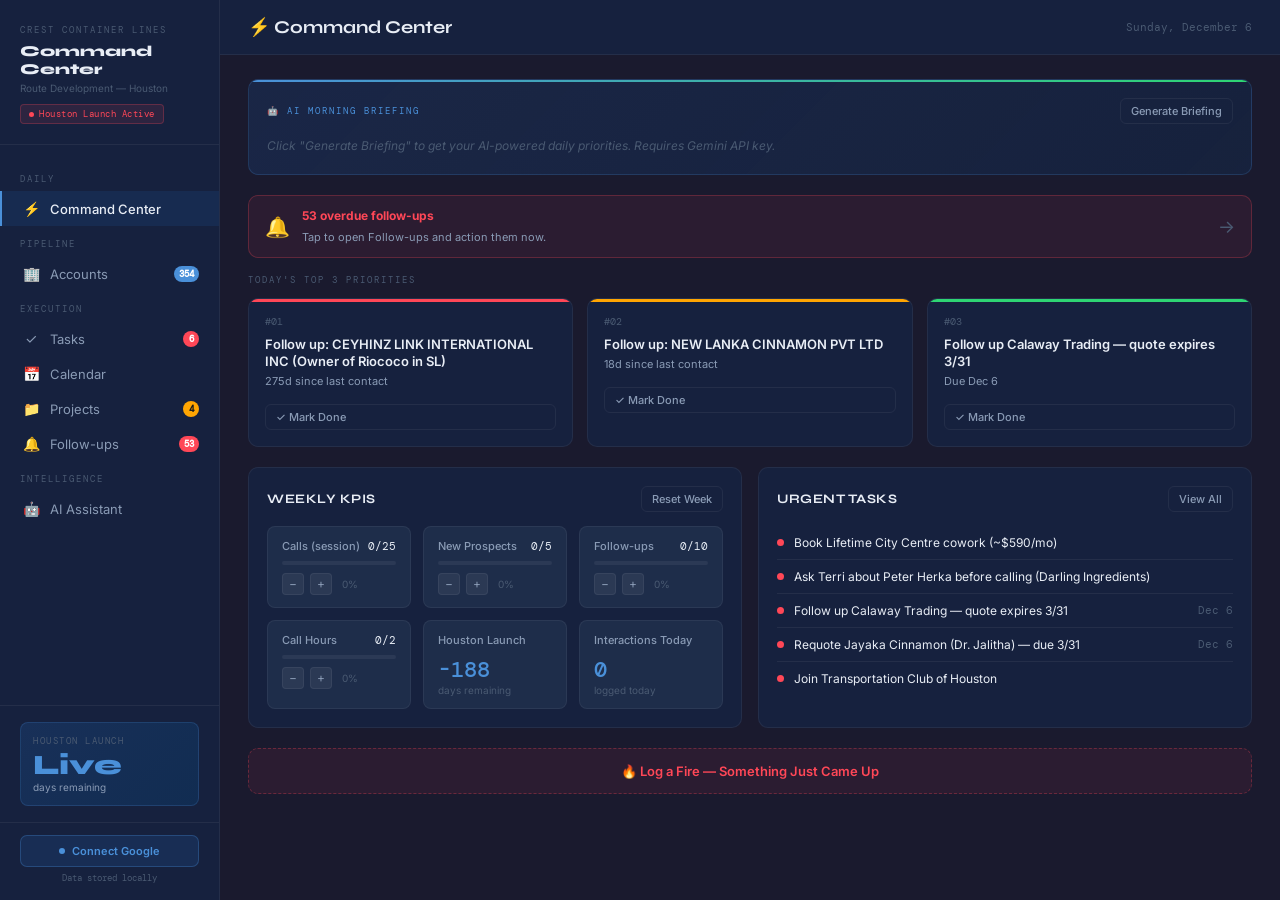
==== commit b11e0a4f: "Follow Up Module" ====
--- a/index.html
+++ b/index.html
@@ -25,6 +25,7 @@
     <div class="nav-item" data-page="tasks"><span class="nav-icon">✓</span>Tasks<span class="nav-badge" id="tasks-badge" style="display:none">0</span></div>
     <div class="nav-item" data-page="calendar"><span class="nav-icon">📅</span>Calendar</div>
     <div class="nav-item" data-page="projects"><span class="nav-icon">📁</span>Projects<span class="nav-badge warm" id="projects-badge">0</span></div>
+    <div class="nav-item" data-page="followups"><span class="nav-icon">🔔</span>Follow-ups<span class="nav-badge" id="followups-badge" style="display:none">0</span></div>
     <div class="nav-section-label">Intelligence</div>
     <div class="nav-item" data-page="ai"><span class="nav-icon">🤖</span>AI Assistant</div>
   </div>
@@ -42,6 +43,7 @@
     </button>
     <div class="sync-status-text" id="sync-status-text">Data stored locally</div>
     <div class="sync-disconnect" id="sync-disconnect" style="display:none" onclick="disconnectGoogle()">Disconnect</div>
+    <button id="restore-btn" style="display:none;width:100%;margin-top:6px;padding:5px 0;background:rgba(255,71,87,0.12);color:var(--hot);border:1px solid rgba(255,71,87,0.3);border-radius:5px;font-size:10px;font-family:var(--font-mono);cursor:pointer;letter-spacing:0.5px;" onclick="restoreFromSheets()">Restore from Sheets</button>
   </div>
 </nav>
 
@@ -62,6 +64,7 @@
         <div class="briefing-text loading" id="briefing-text">Click "Generate Briefing" to get your AI-powered daily priorities. Requires Gemini API key.</div>
       </div>
       <div id="habit-nudge-container"></div>
+      <div id="followup-summary-container"></div>
       <div class="section-label">Today's Top 3 Priorities</div>
       <div class="top3-grid" id="top3-grid"></div>
       <div class="grid-2 mb-20">
@@ -96,6 +99,7 @@
         <button class="pipeline-tab" data-stage="Negotiating" onclick="filterByStage(this,'Negotiating')">Negotiating <span class="tab-count" id="count-Negotiating">0</span></button>
         <button class="pipeline-tab" data-stage="Onboarded" onclick="filterByStage(this,'Onboarded')">Onboarded <span class="tab-count" id="count-Onboarded">0</span></button>
         <button class="pipeline-tab" data-stage="Dormant" onclick="filterByStage(this,'Dormant')">Dormant <span class="tab-count" id="count-Dormant">0</span></button>
+        <button class="pipeline-tab" data-stage="Followups" onclick="filterByStage(this,'Followups')">🔔 Follow-ups <span class="tab-count" id="count-Followups">0</span></button>
       </div>
       <div class="crm-search"><span class="search-icon">🔍</span><input type="text" id="crm-search-input" placeholder="Search accounts, contacts, commodities..." oninput="renderAccounts()"></div>
       <div class="crm-filters">
@@ -185,6 +189,17 @@
   </div>
 
 
+  <!-- FOLLOW-UPS -->
+  <div id="page-followups" class="page">
+    <div class="topbar">
+      <div class="topbar-title">🔔 Follow-ups</div>
+      <div class="topbar-actions"></div>
+    </div>
+    <div class="page-content">
+      <div id="followups-content"></div>
+    </div>
+  </div>
+
   <!-- AI ASSISTANT -->
   <div id="page-ai" class="page">
     <div class="topbar">
@@ -698,6 +713,25 @@
 
 <div class="toast" id="toast"></div>
 
+<!-- FOLLOW-UP DATE MODAL -->
+<div class="modal-overlay" id="followup-date-modal">
+  <div class="modal" style="max-width:360px">
+    <div class="modal-header">
+      <div style="font-family:var(--font-display);font-size:18px;font-weight:800" id="followup-date-modal-title">Set Follow-up Date</div>
+      <button class="modal-close" onclick="closeModal('followup-date-modal')">✕</button>
+    </div>
+    <div class="form-field" style="margin-bottom:16px">
+      <label>Follow-up Date</label>
+      <input type="date" id="followup-date-input">
+    </div>
+    <div style="display:flex;gap:8px;justify-content:flex-end">
+      <button class="btn btn-ghost" onclick="clearFollowupDate()">Clear Date</button>
+      <button class="btn btn-ghost" onclick="closeModal('followup-date-modal')">Cancel</button>
+      <button class="btn btn-primary" onclick="saveFollowupDate()">Set Date</button>
+    </div>
+  </div>
+</div>
+
 
 <script src="js/db.js"></script>
 <script src="data/seeds.js"></script>
@@ -705,6 +739,7 @@
 <script src="js/tasks.js"></script>
 <script src="js/projects.js"></script>
 <script src="js/calendar.js"></script>
+<script src="js/followups.js"></script>
 <script src="js/ai.js"></script>
 <script src="js/init.js"></script>
 </body>
--- a/css/app.css
+++ b/css/app.css
@@ -214,6 +214,7 @@
   .urgency-badge.medium { background: rgba(255,165,2,0.12); color: var(--medium); }
   .urgency-badge.low { background: rgba(84,160,255,0.12); color: var(--low); }
   .recurring-badge { font-size: 9px; font-family: var(--font-mono); padding: 2px 6px; border-radius: 3px; background: rgba(46,213,115,0.1); color: var(--cold); }
+  .followup-badge { font-size: 9px; font-family: var(--font-mono); padding: 2px 6px; border-radius: 3px; background: rgba(74,144,217,0.12); color: #4a90d9; }
   .task-actions { display: flex; gap: 4px; opacity: 0; transition: opacity 0.15s; }
   .task-item:hover .task-actions { opacity: 1; }
   .task-action-btn { background: transparent; border: 1px solid var(--border); border-radius: 4px; color: var(--text-muted); cursor: pointer; width: 24px; height: 24px; display: flex; align-items: center; justify-content: center; font-size: 11px; transition: all 0.15s; font-family: var(--font-body); }
